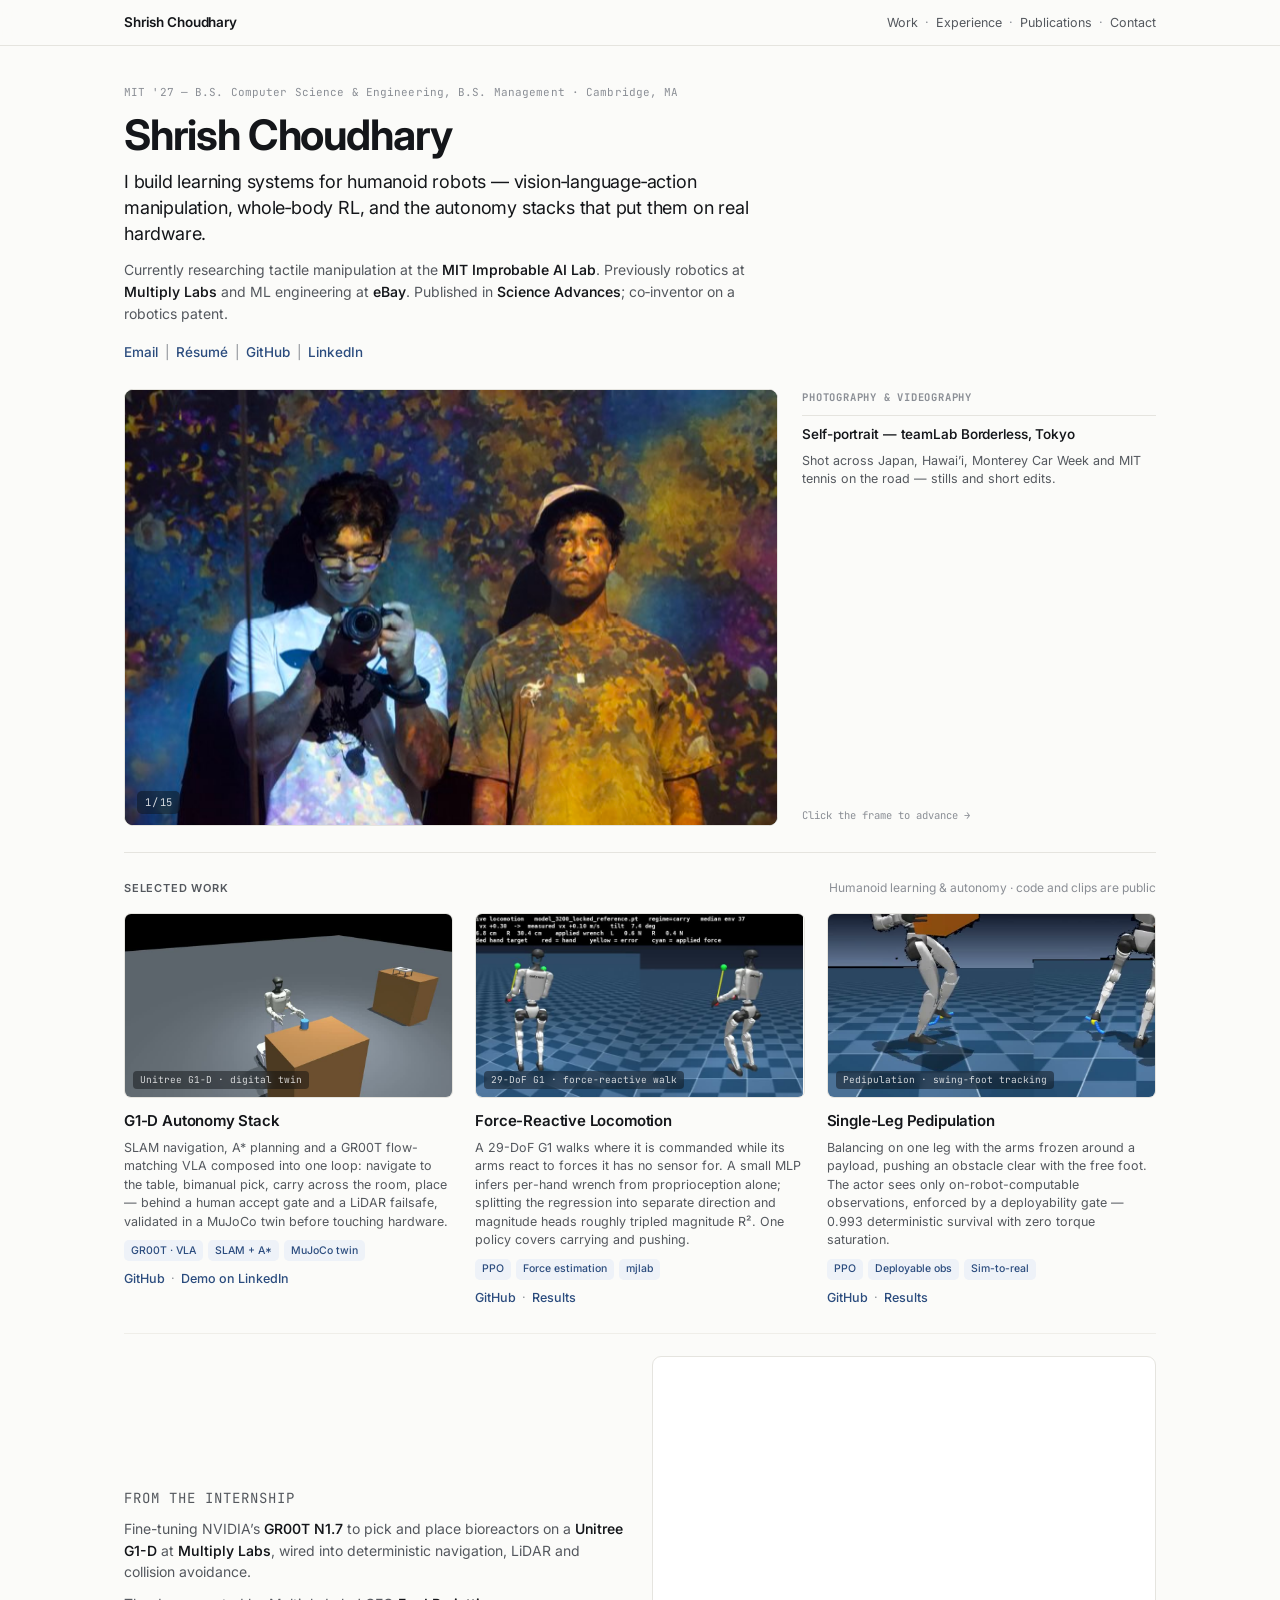
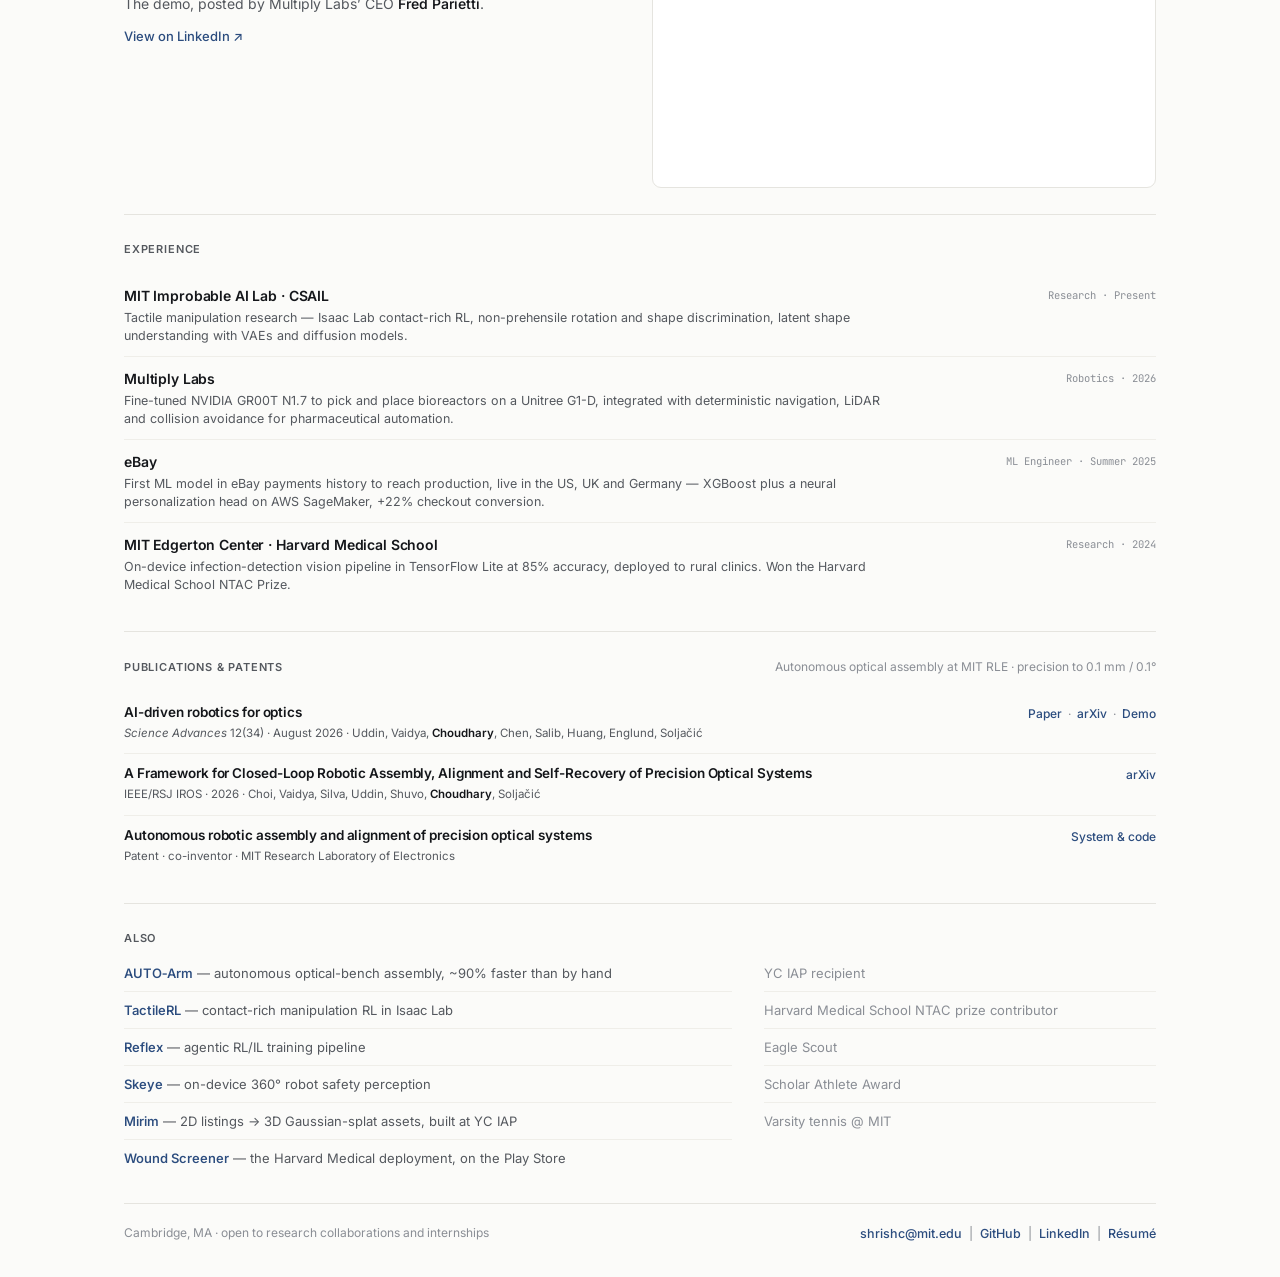
==== docs/index.html @ 938fb98b "Renew site: minimal single-page build in docs/ Adds a minimal, information-dense site aimed at robot" ====
<!DOCTYPE html>
<html lang="en">
<head>
<meta charset="UTF-8">
<meta name="viewport" content="width=device-width, initial-scale=1.0">
<title>Shrish Choudhary — Robotics &amp; AI Researcher, MIT</title>
<meta name="description" content="Shrish Choudhary is an MIT robotics and AI researcher building learning systems for humanoid robots — vision-language-action manipulation, whole-body reinforcement learning, and the autonomy stacks that run them on real hardware. Published in Science Advances; patent co-inventor.">
<meta name="author" content="Shrish Choudhary">
<link rel="canonical" href="https://shrishc.com/">
<meta name="robots" content="index, follow, max-image-preview:large">

<meta property="og:type" content="profile">
<meta property="og:url" content="https://shrishc.com/">
<meta property="og:site_name" content="Shrish Choudhary">
<meta property="og:title" content="Shrish Choudhary — Robotics &amp; AI Researcher, MIT">
<meta property="og:description" content="Learning systems for humanoid robots: VLA manipulation, whole-body RL, and the autonomy stacks that run them on real hardware. MIT '27. Science Advances author, patent co-inventor.">
<meta property="og:image" content="https://shrishc.com/media/og.jpg">
<meta property="og:image:width" content="1200">
<meta property="og:image:height" content="630">
<meta property="profile:first_name" content="Shrish">
<meta property="profile:last_name" content="Choudhary">

<meta name="twitter:card" content="summary_large_image">
<meta name="twitter:title" content="Shrish Choudhary — Robotics &amp; AI Researcher, MIT">
<meta name="twitter:description" content="Learning systems for humanoid robots: VLA manipulation, whole-body RL, and the autonomy stacks that run them on real hardware.">
<meta name="twitter:image" content="https://shrishc.com/media/og.jpg">

<link rel="preconnect" href="https://fonts.googleapis.com">
<link rel="preconnect" href="https://fonts.gstatic.com" crossorigin>
<link href="https://fonts.googleapis.com/css2?family=Inter:wght@400;500;600;700&family=JetBrains+Mono:wght@400;500&display=swap" rel="stylesheet">
<link rel="stylesheet" href="style.css">
<link rel="icon" href="favicon.svg" type="image/svg+xml">

<script type="application/ld+json">
{
  "@context": "https://schema.org",
  "@type": "Person",
  "name": "Shrish Choudhary",
  "alternateName": ["Shrish Chou", "ShrishChou"],
  "url": "https://shrishc.com/",
  "image": "https://shrishc.com/media/og.jpg",
  "email": "mailto:shrishc@mit.edu",
  "jobTitle": "Robotics and AI Researcher",
  "description": "MIT researcher building learning systems for humanoid robots: vision-language-action manipulation, whole-body reinforcement learning, and real-hardware autonomy stacks.",
  "homeLocation": { "@type": "Place", "name": "Cambridge, Massachusetts" },
  "alumniOf": {
    "@type": "CollegeOrUniversity",
    "name": "Massachusetts Institute of Technology",
    "sameAs": "https://www.mit.edu/"
  },
  "affiliation": {
    "@type": "ResearchOrganization",
    "name": "MIT Improbable AI Lab, CSAIL",
    "sameAs": "https://people.csail.mit.edu/pulkitag/"
  },
  "knowsAbout": [
    "Robotics", "Reinforcement Learning", "Vision-Language-Action models",
    "Humanoid locomotion", "Robot manipulation", "Machine Learning",
    "Computer Vision", "Sim-to-real transfer", "Tactile sensing"
  ],
  "sameAs": [
    "https://github.com/ShrishChou",
    "https://www.linkedin.com/in/shrish-choudhary",
    "https://arxiv.org/a/choudhary_s_1"
  ]
}
</script>
</head>
<body>

<a class="skip" href="#work">Skip to work</a>

<nav>
  <div class="nav-inner">
    <a class="nav-name" href="#top">Shrish Choudhary</a>
    <div class="nav-links">
      <a href="#work">Work</a><span class="sep">·</span><a href="#experience">Experience</a><span class="sep">·</span><a href="#publications">Publications</a><span class="sep">·</span><a href="#contact">Contact</a>
    </div>
  </div>
</nav>

<main class="wrap" id="top">

  <!-- ============ HERO ============ -->
  <header class="hero">
    <p class="kicker">MIT '27 — B.S. Computer Science &amp; Engineering, B.S. Management · Cambridge, MA</p>
    <h1>Shrish Choudhary</h1>
    <p class="lede">I build learning systems for humanoid robots — vision&#8209;language&#8209;action manipulation, whole&#8209;body RL, and the autonomy stacks that put them on real hardware.</p>
    <p class="sub">Currently researching tactile manipulation at the <strong>MIT Improbable AI Lab</strong>. Previously robotics at <strong>Multiply Labs</strong> and ML engineering at <strong>eBay</strong>. Published in <strong>Science Advances</strong>; co&#8209;inventor on a robotics patent.</p>
    <p class="links">
      <a href="mailto:shrishc@mit.edu">Email</a><span class="sep">|</span><a href="resume.pdf">Résumé</a><span class="sep">|</span><a href="https://github.com/ShrishChou" rel="noopener">GitHub</a><span class="sep">|</span><a href="https://www.linkedin.com/in/shrish-choudhary" rel="noopener">LinkedIn</a>
    </p>
  </header>

  <!-- ============ GALLERY ============ -->
  <section class="gallery-section" aria-labelledby="gal-h">
    <figure class="gal" id="gal">
      <div class="gal-stage" id="gal-stage" tabindex="0" role="group" aria-label="Photo and video gallery — click or use arrow keys">

        <figure class="slide is-active" data-caption="Self-portrait — teamLab Borderless, Tokyo">
          <img src="media/photos/DSC01286.jpg" srcset="media/photos/DSC01286-700.jpg 700w, media/photos/DSC01286.jpg 1400w" sizes="(max-width: 900px) 100vw, 640px" alt="Shrish Choudhary holding a camera, lit by a projected floral installation at teamLab Borderless in Tokyo" width="1400" height="933" fetchpriority="high">
        </figure>

        <figure class="slide" data-caption="Japan — a short edit">
          <video data-src="media/video/japan.mp4" poster="media/video/japan.jpg" muted loop playsinline preload="none" width="1280" height="720"></video>
        </figure>

        <figure class="slide" data-caption="Crystal World — teamLab Borderless, Tokyo">
          <img loading="lazy" src="media/photos/DSC01310.jpg" srcset="media/photos/DSC01310-700.jpg 700w, media/photos/DSC01310.jpg 1400w" sizes="(max-width: 900px) 100vw, 640px" alt="Suspended mirrored spheres filled with light at teamLab Borderless, a photographer reflected in the nearest one" width="1400" height="933">
        </figure>

        <figure class="slide" data-caption="Above the cloud line — Maui, Hawai'i">
          <img loading="lazy" src="media/photos/DSC00653.jpg" srcset="media/photos/DSC00653-700.jpg 700w, media/photos/DSC00653.jpg 1400w" sizes="(max-width: 900px) 100vw, 640px" alt="A band of orange light over a sea of clouds seen from high on a volcano in Maui" width="1400" height="933">
        </figure>

        <figure class="slide" data-caption="Monterey Car Week — a short edit">
          <video data-src="media/video/carweek.mp4" poster="media/video/carweek.jpg" muted loop playsinline preload="none" width="1280" height="718"></video>
        </figure>

        <figure class="slide" data-caption="Koenigsegg Jesko — Monterey Car Week">
          <img loading="lazy" src="media/photos/DSC00948.jpg" srcset="media/photos/DSC00948-700.jpg 700w, media/photos/DSC00948.jpg 1400w" sizes="(max-width: 900px) 100vw, 640px" alt="Close detail of the carbon-fibre rear diffuser and taillight of a white Koenigsegg Jesko" width="1400" height="933">
        </figure>

        <figure class="slide" data-caption="Self-portrait in a traffic mirror — Kyoto">
          <img loading="lazy" src="media/photos/DSC01390.jpg" srcset="media/photos/DSC01390-700.jpg 700w, media/photos/DSC01390.jpg 1400w" sizes="(max-width: 900px) 100vw, 640px" alt="Shrish Choudhary photographed in the reflection of a round orange convex traffic mirror on a Kyoto street" width="1400" height="933">
        </figure>

        <figure class="slide" data-caption="The National Art Center — Tokyo">
          <img loading="lazy" src="media/photos/DSC01256.jpg" srcset="media/photos/DSC01256-700.jpg 700w, media/photos/DSC01256.jpg 1400w" sizes="(max-width: 900px) 100vw, 640px" alt="The undulating glass facade and cone-shaped mezzanine inside the National Art Center in Tokyo" width="1400" height="933">
        </figure>

        <figure class="slide" data-caption="MIT tennis on the road — a short edit">
          <video data-src="media/video/tennis.mp4" poster="media/video/tennis.jpg" muted loop playsinline preload="none" width="1280" height="720"></video>
        </figure>

        <figure class="slide" data-caption="Lava coast — Maui, Hawai'i">
          <img loading="lazy" src="media/photos/DSC00580.jpg" srcset="media/photos/DSC00580-700.jpg 700w, media/photos/DSC00580.jpg 1400w" sizes="(max-width: 900px) 100vw, 640px" alt="A wave breaking over black lava rock in front of palms and Norfolk pines on the Maui coast" width="1400" height="933">
        </figure>

        <figure class="slide" data-caption="Bugatti Chiron Pur Sport — Carmel-by-the-Sea">
          <img loading="lazy" src="media/photos/DSC01075.jpg" srcset="media/photos/DSC01075-700.jpg 700w, media/photos/DSC01075.jpg 1400w" sizes="(max-width: 900px) 100vw, 640px" alt="A bright green Bugatti Chiron Pur Sport parked on a street in Carmel-by-the-Sea" width="1400" height="933">
        </figure>

        <figure class="slide" data-caption="McLaren P1 &amp; Ferrari 296 — Carmel-by-the-Sea">
          <img loading="lazy" src="media/photos/DSC01114.jpg" srcset="media/photos/DSC01114-700.jpg 700w, media/photos/DSC01114.jpg 1400w" sizes="(max-width: 900px) 100vw, 640px" alt="A colour-shifting McLaren P1 parked beside a light blue Ferrari 296 on a tree-lined street" width="1400" height="933">
        </figure>

        <figure class="slide" data-caption="Riverbank, Japan">
          <img loading="lazy" src="media/photos/DSC01345.jpg" srcset="media/photos/DSC01345-700.jpg 700w, media/photos/DSC01345.jpg 1400w" sizes="(max-width: 900px) 100vw, 640px" alt="A nutria peering out from dense green riverside grass beside still water" width="1400" height="933">
        </figure>

        <figure class="slide" data-caption="Lamborghini Temerario — Carmel-by-the-Sea">
          <img loading="lazy" src="media/photos/DSC01071.jpg" srcset="media/photos/DSC01071-700.jpg 700w, media/photos/DSC01071.jpg 1400w" sizes="(max-width: 900px) 100vw, 640px" alt="A red Lamborghini Temerario on gold wheels rolling down a street past onlookers" width="1400" height="933">
        </figure>

        <figure class="slide" data-caption="Lamborghini Revuelto — Monterey">
          <img loading="lazy" src="media/photos/DSC00688.jpg" srcset="media/photos/DSC00688-700.jpg 700w, media/photos/DSC00688.jpg 1400w" sizes="(max-width: 900px) 100vw, 640px" alt="A green Lamborghini Revuelto seen from behind on a hillside street above Monterey Bay" width="1400" height="933">
        </figure>

        <button class="gal-nav prev" id="gal-prev" aria-label="Previous">&#8249;</button>
        <button class="gal-nav next" id="gal-next" aria-label="Next">&#8250;</button>
        <button class="gal-sound" id="gal-sound" aria-label="Unmute video" hidden>&#128263;</button>
        <span class="gal-count"><span id="gal-i">1</span>&#8202;/&#8202;15</span>
      </div>

      <figcaption class="gal-rail">
        <h2 class="gal-label" id="gal-h">Photography &amp; videography</h2>
        <p class="gal-cap-text" id="gal-cap">Self-portrait — teamLab Borderless, Tokyo</p>
        <p class="gal-blurb">Shot across Japan, Hawai&rsquo;i, Monterey Car Week and MIT tennis on the road &mdash; stills and short edits.</p>
        <p class="gal-hint">Click the frame to advance &#8594;</p>
      </figcaption>
    </figure>
  </section>

  <!-- ============ WORK ============ -->
  <section class="section" id="work">
    <div class="section-head">
      <h2>Selected work</h2>
      <span class="note">Humanoid learning &amp; autonomy · code and clips are public</span>
    </div>

    <div class="work-grid">

      <article class="card">
        <a class="frame" href="https://github.com/ShrishChou/G1-D-Bimanual-Manipulation-and-Locomotion" rel="noopener" aria-label="G1-D autonomy stack on GitHub">
          <video data-src="media/work/g1d.mp4" poster="media/work/g1d.jpg" muted loop playsinline preload="none"></video>
          <span class="cap">Unitree G1-D · digital twin</span>
        </a>
        <h3>G1-D Autonomy Stack</h3>
        <p>SLAM navigation, A* planning and a GR00T flow-matching VLA composed into one loop: navigate to the table, bimanual pick, carry across the room, place — behind a human accept gate and a LiDAR failsafe, validated in a MuJoCo twin before touching hardware.</p>
        <div class="tags"><span>GR00T · VLA</span><span>SLAM + A*</span><span>MuJoCo twin</span></div>
        <p class="card-links"><a href="https://github.com/ShrishChou/G1-D-Bimanual-Manipulation-and-Locomotion" rel="noopener">GitHub</a><span class="sep">·</span><a href="https://www.linkedin.com/feed/update/urn:li:ugcPost:7500634136504782848/" rel="noopener">Demo on LinkedIn</a></p>
      </article>

      <article class="card">
        <a class="frame" href="https://github.com/ShrishChou/G1-Force-Movement" rel="noopener" aria-label="Force-reactive locomotion on GitHub">
          <video data-src="media/work/force.mp4" poster="media/work/force.jpg" muted loop playsinline preload="none"></video>
          <span class="cap">29-DoF G1 · force-reactive walk</span>
        </a>
        <h3>Force-Reactive Locomotion</h3>
        <p>A 29-DoF G1 walks where it is commanded while its arms react to forces it has no sensor for. A small MLP infers per-hand wrench from proprioception alone; splitting the regression into separate direction and magnitude heads roughly tripled magnitude R². One policy covers carrying and pushing.</p>
        <div class="tags"><span>PPO</span><span>Force estimation</span><span>mjlab</span></div>
        <p class="card-links"><a href="https://github.com/ShrishChou/G1-Force-Movement" rel="noopener">GitHub</a><span class="sep">·</span><a href="https://github.com/ShrishChou/G1-Force-Movement/blob/main/docs/RESULTS.md" rel="noopener">Results</a></p>
      </article>

      <article class="card">
        <a class="frame" href="https://github.com/ShrishChou/G1-Balance-Push" rel="noopener" aria-label="Single-leg pedipulation on GitHub">
          <video data-src="media/work/balance.mp4" poster="media/work/balance.jpg" muted loop playsinline preload="none"></video>
          <span class="cap">Pedipulation · swing-foot tracking</span>
        </a>
        <h3>Single-Leg Pedipulation</h3>
        <p>Balancing on one leg with the arms frozen around a payload, pushing an obstacle clear with the free foot. The actor sees only on-robot-computable observations, enforced by a deployability gate — 0.993 deterministic survival with zero torque saturation.</p>
        <div class="tags"><span>PPO</span><span>Deployable obs</span><span>Sim-to-real</span></div>
        <p class="card-links"><a href="https://github.com/ShrishChou/G1-Balance-Push" rel="noopener">GitHub</a><span class="sep">·</span><a href="https://github.com/ShrishChou/G1-Balance-Push/blob/main/docs/RESULTS.md" rel="noopener">Results</a></p>
      </article>

    </div>

    <div class="feature">
      <div class="feature-text">
        <p class="feature-eyebrow">From the internship</p>
        <p>Fine-tuning NVIDIA&rsquo;s <strong>GR00T N1.7</strong> to pick and place bioreactors on a <strong>Unitree G1-D</strong> at <strong>Multiply Labs</strong>, wired into deterministic navigation, LiDAR and collision avoidance.</p>
        <p>The demo, posted by Multiply Labs&rsquo; CEO <strong>Fred Parietti</strong>.</p>
        <p class="feature-link"><a href="https://www.linkedin.com/feed/update/urn:li:ugcPost:7500585197990662145/" rel="noopener">View on LinkedIn &#8599;</a></p>
      </div>
      <div class="feature-embed">
        <iframe src="https://www.linkedin.com/embed/feed/update/urn:li:ugcPost:7500585197990662145?collapsed=1" height="430" width="504" allowfullscreen loading="lazy" title="Embedded post"></iframe>
      </div>
    </div>
  </section>

  <!-- ============ EXPERIENCE ============ -->
  <section class="section" id="experience">
    <div class="section-head"><h2>Experience</h2></div>
    <ul class="rows">
      <li>
        <div class="row-main">
          <span class="row-title">MIT Improbable AI Lab · CSAIL</span>
          <span class="row-desc">Tactile manipulation research — Isaac Lab contact-rich RL, non-prehensile rotation and shape discrimination, latent shape understanding with VAEs and diffusion models.</span>
        </div>
        <span class="row-meta">Research · Present</span>
      </li>
      <li>
        <div class="row-main">
          <span class="row-title">Multiply Labs</span>
          <span class="row-desc">Fine-tuned NVIDIA GR00T N1.7 to pick and place bioreactors on a Unitree G1-D, integrated with deterministic navigation, LiDAR and collision avoidance for pharmaceutical automation.</span>
        </div>
        <span class="row-meta">Robotics · 2026</span>
      </li>
      <li>
        <div class="row-main">
          <span class="row-title">eBay</span>
          <span class="row-desc">First ML model in eBay payments history to reach production, live in the US, UK and Germany — XGBoost plus a neural personalization head on AWS SageMaker, +22% checkout conversion.</span>
        </div>
        <span class="row-meta">ML Engineer · Summer 2025</span>
      </li>
      <li>
        <div class="row-main">
          <span class="row-title">MIT Edgerton Center · Harvard Medical School</span>
          <span class="row-desc">On-device infection-detection vision pipeline in TensorFlow Lite at 85% accuracy, deployed to rural clinics. Won the Harvard Medical School NTAC Prize.</span>
        </div>
        <span class="row-meta">Research · 2024</span>
      </li>
    </ul>
  </section>

  <!-- ============ PUBLICATIONS ============ -->
  <section class="section" id="publications">
    <div class="section-head">
      <h2>Publications &amp; patents</h2>
      <span class="note">Autonomous optical assembly at MIT RLE · precision to 0.1&nbsp;mm / 0.1°</span>
    </div>
    <ul class="pubs">
      <li>
        <div>
          <p class="pub-title">AI-driven robotics for optics</p>
          <p class="pub-meta"><em>Science Advances</em> 12(34) · August 2026 · Uddin, Vaidya, <strong>Choudhary</strong>, Chen, Salib, Huang, Englund, Soljačić</p>
        </div>
        <p class="pub-links"><a href="https://www.science.org/doi/10.1126/sciadv.aee1381" rel="noopener">Paper</a><span class="sep">·</span><a href="https://arxiv.org/abs/2505.17985" rel="noopener">arXiv</a><span class="sep">·</span><a href="https://www.youtube.com/watch?v=VnHJXOeZWzM" rel="noopener">Demo</a></p>
      </li>
      <li>
        <div>
          <p class="pub-title">A Framework for Closed-Loop Robotic Assembly, Alignment and Self-Recovery of Precision Optical Systems</p>
          <p class="pub-meta">IEEE/RSJ IROS · 2026 · Choi, Vaidya, Silva, Uddin, Shuvo, <strong>Choudhary</strong>, Soljačić</p>
        </div>
        <p class="pub-links"><a href="https://arxiv.org/abs/2603.21496" rel="noopener">arXiv</a></p>
      </li>
      <li>
        <div>
          <p class="pub-title">Autonomous robotic assembly and alignment of precision optical systems</p>
          <p class="pub-meta">Patent · co-inventor · MIT Research Laboratory of Electronics</p>
        </div>
        <p class="pub-links"><a href="https://github.com/ShrishChou/AUTO-Arm" rel="noopener">System &amp; code</a></p>
      </li>
    </ul>
  </section>

  <!-- ============ ALSO ============ -->
  <section class="section" id="also">
    <div class="section-head"><h2>Also</h2></div>
    <div class="also-grid">
      <ul class="also-list">
        <li><a href="https://github.com/ShrishChou/AUTO-Arm" rel="noopener">AUTO&#8209;Arm</a> — autonomous optical-bench assembly, ~90% faster than by hand</li>
        <li><a href="https://github.com/ShrishChou/TactileRL" rel="noopener">TactileRL</a> — contact-rich manipulation RL in Isaac Lab</li>
        <li><a href="https://youtu.be/aPbnkaO_SuE" rel="noopener">Reflex</a> — agentic RL/IL training pipeline</li>
        <li><a href="https://shrishchou.github.io/Skeye/" rel="noopener">Skeye</a> — on-device 360° robot safety perception</li>
        <li><a href="https://www.mirim.shop/" rel="noopener">Mirim</a> — 2D listings → 3D Gaussian-splat assets, built at YC IAP</li>
        <li><a href="https://play.google.com/store/apps/details?id=com.mobiletechnologylab.wound_screener" rel="noopener">Wound Screener</a> — the Harvard Medical deployment, on the Play Store</li>
      </ul>
      <ul class="also-list quiet">
        <li>YC IAP recipient</li>
        <li>Harvard Medical School NTAC prize contributor</li>
        <li>Eagle Scout</li>
        <li>Scholar Athlete Award</li>
        <li>Varsity tennis @ MIT</li>
      </ul>
    </div>
  </section>

  <!-- ============ FOOTER ============ -->
  <footer id="contact">
    <p class="foot-left">Cambridge, MA · open to research collaborations and internships</p>
    <p class="foot-links">
      <a href="mailto:shrishc@mit.edu">shrishc@mit.edu</a><span class="sep">|</span><a href="https://github.com/ShrishChou" rel="noopener">GitHub</a><span class="sep">|</span><a href="https://www.linkedin.com/in/shrish-choudhary" rel="noopener">LinkedIn</a><span class="sep">|</span><a href="resume.pdf">Résumé</a>
    </p>
  </footer>

</main>
<script src="main.js"></script>
</body>
</html>
---- docs/style.css ----
/* ---------------------------------------------------------------
   shrishc.com — minimal single page
   --------------------------------------------------------------- */

:root{
  --bg:#FBFBF9;
  --panel:#FFFFFF;
  --plate:#101215;
  --ink:#14161A;
  --ink-2:#54585E;
  --ink-3:#8A8E95;
  --line:#E5E4DF;
  --line-2:#EFEEE9;
  --accent:#2B4C7E;
  --accent-bg:#EEF2F8;
  --radius:9px;
  --maxw:1080px;
}

@media (prefers-color-scheme: dark){
  :root{
    --bg:#0D0E10;
    --panel:#151719;
    --plate:#08090A;
    --ink:#ECEDEF;
    --ink-2:#9DA1A8;
    --ink-3:#6C7076;
    --line:#25272B;
    --line-2:#1D1F22;
    --accent:#88AEE8;
    --accent-bg:#151E2C;
  }
}

*,*::before,*::after{box-sizing:border-box;}
html{-webkit-text-size-adjust:100%;scroll-behavior:smooth;}
@media (prefers-reduced-motion: reduce){
  html{scroll-behavior:auto;}
  *{animation-duration:.01ms !important;transition-duration:.01ms !important;}
}

body{
  margin:0;
  background:var(--bg);
  color:var(--ink);
  font-family:'Inter',-apple-system,BlinkMacSystemFont,'Segoe UI',sans-serif;
  font-size:14.5px;
  line-height:1.55;
  -webkit-font-smoothing:antialiased;
  -moz-osx-font-smoothing:grayscale;
}

a{color:inherit;}
img,video{display:block;max-width:100%;}
h1,h2,h3,p,ul{margin:0;}
ul{list-style:none;padding:0;}

.wrap{max-width:var(--maxw);margin:0 auto;padding:0 24px;}

.skip{
  position:absolute;left:-9999px;top:0;background:var(--ink);color:var(--bg);
  padding:10px 16px;z-index:99;border-radius:0 0 var(--radius) 0;
}
.skip:focus{left:0;}

:focus-visible{outline:2px solid var(--accent);outline-offset:2px;border-radius:3px;}

/* ---------- NAV ---------- */
nav{
  position:sticky;top:0;z-index:20;
  background:color-mix(in srgb, var(--bg) 88%, transparent);
  backdrop-filter:saturate(180%) blur(10px);
  -webkit-backdrop-filter:saturate(180%) blur(10px);
  border-bottom:1px solid var(--line);
}
.nav-inner{
  max-width:var(--maxw);margin:0 auto;padding:12px 24px;
  display:flex;justify-content:space-between;align-items:center;gap:12px;flex-wrap:wrap;
}
.nav-name{font-weight:600;font-size:13.5px;letter-spacing:-0.01em;text-decoration:none;}
.nav-links{font-size:12.5px;color:var(--ink-2);}
.nav-links a{text-decoration:none;}
.nav-links a:hover{color:var(--accent);}
.sep{color:var(--ink-3);margin:0 7px;font-weight:400;}

/* ---------- HERO ---------- */
.hero{padding:38px 0 26px;}
.kicker{
  font-family:'JetBrains Mono',ui-monospace,monospace;
  font-size:11px;color:var(--ink-3);letter-spacing:0.01em;margin-bottom:12px;
}
h1{
  font-size:clamp(30px,5.2vw,42px);font-weight:680;
  letter-spacing:-0.028em;line-height:1.05;margin-bottom:12px;
}
.lede{
  font-size:clamp(15.5px,1.9vw,18px);line-height:1.45;
  max-width:660px;letter-spacing:-0.011em;margin-bottom:12px;
}
.sub{font-size:14px;color:var(--ink-2);max-width:660px;margin-bottom:18px;}
.sub strong{color:var(--ink);font-weight:550;}
.links{font-size:13.5px;font-weight:500;}
.links a{color:var(--accent);text-decoration:none;}
.links a:hover{text-decoration:underline;text-underline-offset:3px;}

/* ---------- GALLERY ---------- */
.gallery-section{padding-bottom:26px;}
.gal{
  margin:0;display:grid;gap:24px;
  grid-template-columns:minmax(0,1.85fr) minmax(190px,1fr);
  align-items:stretch;
}
.gal-stage{
  position:relative;width:100%;aspect-ratio:3/2;
  background:var(--plate);border:1px solid var(--line);border-radius:var(--radius);
  overflow:hidden;cursor:pointer;
}
/* display:none (not visibility) so native lazy-loading really defers offscreen
   slides. The resting state is visible, so a slide still shows if the fade-in
   animation never runs. */
.slide{position:absolute;inset:0;margin:0;display:none;}
.slide.is-active{display:block;animation:slide-in .3s ease both;}
@keyframes slide-in{from{opacity:0}to{opacity:1}}
.slide img,.slide video{width:100%;height:100%;}
.slide img{object-fit:cover;}          /* 3:2 stills fill the 3:2 frame exactly */
.slide video{object-fit:contain;}      /* 16:9 edits keep their full frame */

.gal-nav{
  position:absolute;top:50%;transform:translateY(-50%);
  width:34px;height:34px;border-radius:50%;
  border:1px solid rgba(255,255,255,.22);background:rgba(10,12,14,.42);
  color:#fff;font-size:19px;line-height:1;cursor:pointer;
  display:flex;align-items:center;justify-content:center;
  opacity:0;transition:opacity .2s ease,background .2s ease;
  backdrop-filter:blur(4px);padding:0 0 2px;
}
.gal-stage:hover .gal-nav,.gal-stage:focus-within .gal-nav{opacity:1;}
.gal-nav:hover{background:rgba(10,12,14,.72);}
.gal-nav.prev{left:12px;}
.gal-nav.next{right:12px;}

.gal-sound{
  position:absolute;top:12px;right:12px;
  border:1px solid rgba(255,255,255,.22);background:rgba(10,12,14,.42);
  color:#fff;border-radius:50%;width:30px;height:30px;font-size:12px;
  cursor:pointer;display:flex;align-items:center;justify-content:center;
  backdrop-filter:blur(4px);
}
.gal-sound[hidden]{display:none;}

.gal-count{
  position:absolute;left:12px;bottom:11px;
  font-family:'JetBrains Mono',ui-monospace,monospace;font-size:10.5px;
  color:rgba(255,255,255,.82);background:rgba(10,12,14,.42);
  padding:3px 8px;border-radius:5px;backdrop-filter:blur(4px);
  letter-spacing:.02em;pointer-events:none;
}

/* caption rail beside the frame */
.gal-rail{
  display:flex;flex-direction:column;justify-content:flex-end;
  gap:9px;padding-bottom:2px;min-width:0;
}
.gal-label{
  font-family:'JetBrains Mono',ui-monospace,monospace;
  font-size:10.5px;text-transform:uppercase;letter-spacing:.075em;
  color:var(--ink-3);padding-bottom:9px;border-bottom:1px solid var(--line);
}
.gal-cap-text{font-size:13.5px;font-weight:550;letter-spacing:-0.008em;line-height:1.35;}
.gal-blurb{font-size:12.5px;color:var(--ink-2);line-height:1.45;}
.gal-hint{
  font-family:'JetBrains Mono',ui-monospace,monospace;
  font-size:10.5px;color:var(--ink-3);margin-top:auto;padding-top:10px;
}

/* ---------- SECTIONS ---------- */
.section{padding:26px 0;border-top:1px solid var(--line);}
.section-head{
  display:flex;justify-content:space-between;align-items:baseline;
  gap:14px;flex-wrap:wrap;margin-bottom:16px;
}
.section-head h2{
  font-size:11px;text-transform:uppercase;letter-spacing:0.075em;
  font-weight:600;color:var(--ink-2);
}
.note{font-size:12px;color:var(--ink-3);}

/* ---------- WORK CARDS ---------- */
.work-grid{display:grid;grid-template-columns:repeat(3,1fr);gap:22px;}
.card h3{font-size:15px;font-weight:600;letter-spacing:-0.012em;margin-bottom:6px;}
.card p{font-size:12.5px;color:var(--ink-2);line-height:1.48;margin-bottom:9px;}
.frame{
  display:block;position:relative;width:100%;aspect-ratio:16/9;
  border-radius:7px;overflow:hidden;margin-bottom:11px;
  background:var(--plate);border:1px solid var(--line);
}
.frame video{width:100%;height:100%;object-fit:cover;}
.frame .cap{
  position:absolute;left:8px;bottom:8px;
  font-family:'JetBrains Mono',ui-monospace,monospace;font-size:9.5px;
  color:rgba(255,255,255,.8);background:rgba(10,12,14,.45);
  padding:2px 7px;border-radius:4px;backdrop-filter:blur(4px);
}
.tags{display:flex;flex-wrap:wrap;gap:5px;margin-bottom:9px;}
.tags span{
  font-size:10.5px;font-weight:500;color:var(--accent);
  background:var(--accent-bg);padding:2.5px 7px;border-radius:5px;
}
.card-links{font-size:12px;font-weight:500;margin-bottom:0 !important;}
.card-links a{color:var(--accent);text-decoration:none;}
.card-links a:hover{text-decoration:underline;text-underline-offset:2px;}
.card-links .sep{margin:0 6px;}

/* ---------- LINKEDIN FEATURE ---------- */
.feature{
  display:grid;grid-template-columns:minmax(0,1fr) minmax(0,504px);gap:28px;align-items:center;
  margin-top:26px;padding-top:22px;border-top:1px solid var(--line-2);
}
.feature-eyebrow{
  font-family:'JetBrains Mono',ui-monospace,monospace;
  font-size:10.5px;text-transform:uppercase;letter-spacing:.07em;
  color:var(--ink-3);margin-bottom:8px !important;
}
.feature-text p{font-size:14px;color:var(--ink-2);margin-bottom:10px;}
.feature-text strong{color:var(--ink);font-weight:550;}
.feature-link a{color:var(--accent);text-decoration:none;font-weight:500;font-size:13px;}
.feature-link a:hover{text-decoration:underline;text-underline-offset:3px;}
.feature-embed{
  border:1px solid var(--line);border-radius:var(--radius);
  overflow:hidden;background:var(--panel);
  min-width:0;   /* the iframe's intrinsic 504px must not floor the grid track */
}
.feature-embed iframe{display:block;border:0;width:100%;max-width:100%;}

/* ---------- ROWS (experience) ---------- */
.rows li,.pubs li{
  display:flex;justify-content:space-between;align-items:flex-start;
  gap:24px;padding:11px 0;border-bottom:1px solid var(--line-2);
}
.rows li:last-child,.pubs li:last-child{border-bottom:none;}
.row-main{display:block;max-width:760px;}
.row-title{display:block;font-size:14px;font-weight:600;letter-spacing:-0.01em;margin-bottom:2px;}
.row-desc{display:block;font-size:12.5px;color:var(--ink-2);line-height:1.45;}
.row-meta{
  font-family:'JetBrains Mono',ui-monospace,monospace;
  font-size:10.5px;color:var(--ink-3);white-space:nowrap;padding-top:2px;
}

/* ---------- PUBLICATIONS ---------- */
.pub-title{font-size:13.5px;font-weight:600;line-height:1.32;margin-bottom:3px;letter-spacing:-0.008em;}
.pub-meta{font-size:11.5px;color:var(--ink-2);}
.pub-meta strong{color:var(--ink);font-weight:600;}
.pub-links{font-size:12px;font-weight:500;white-space:nowrap;padding-top:1px;}
.pub-links a{color:var(--accent);text-decoration:none;}
.pub-links a:hover{text-decoration:underline;text-underline-offset:2px;}
.pub-links .sep{margin:0 6px;}

/* ---------- ALSO ---------- */
.also-grid{display:grid;grid-template-columns:1.55fr 1fr;gap:32px;align-items:start;}
.also-list li{
  font-size:13px;color:var(--ink-2);
  padding:8px 0;border-top:1px solid var(--line-2);
}
.also-list li:first-child{border-top:none;padding-top:0;}
.also-list a{color:var(--accent);text-decoration:none;font-weight:550;}
.also-list a:hover{text-decoration:underline;text-underline-offset:2px;}
.also-list.quiet li{color:var(--ink-3);}

/* ---------- FOOTER ---------- */
footer{
  border-top:1px solid var(--line);padding:20px 0 34px;
  display:flex;justify-content:space-between;align-items:center;
  gap:12px;flex-wrap:wrap;
}
.foot-left{font-size:12px;color:var(--ink-3);}
.foot-links{font-size:12.5px;font-weight:500;}
.foot-links a{color:var(--accent);text-decoration:none;}
.foot-links a:hover{text-decoration:underline;text-underline-offset:3px;}

/* ---------- RESPONSIVE ---------- */
@media (max-width:900px){
  .work-grid{grid-template-columns:1fr 1fr;}
  .feature{grid-template-columns:1fr;gap:18px;}
  .feature-embed{max-width:min(504px,100%);}
  .also-grid{grid-template-columns:1fr;gap:20px;}
  .gal{grid-template-columns:1fr;gap:14px;}
  .gal-rail{justify-content:flex-start;}
  .gal-hint{margin-top:0;}
}
@media (max-width:620px){
  body{font-size:14px;}
  .wrap{padding:0 18px;}
  .nav-inner{padding:10px 18px;}
  .nav-links{font-size:12px;}
  .hero{padding:26px 0 20px;}
  .work-grid{grid-template-columns:1fr;gap:26px;}
  .gal-stage{aspect-ratio:3/2;}
  .gal-nav{opacity:1;width:32px;height:32px;}
  .gal-hint{display:none;}
  .rows li,.pubs li{flex-direction:column;gap:5px;}
  .row-meta,.pub-links{white-space:normal;}
  footer{flex-direction:column;align-items:flex-start;gap:8px;}
}
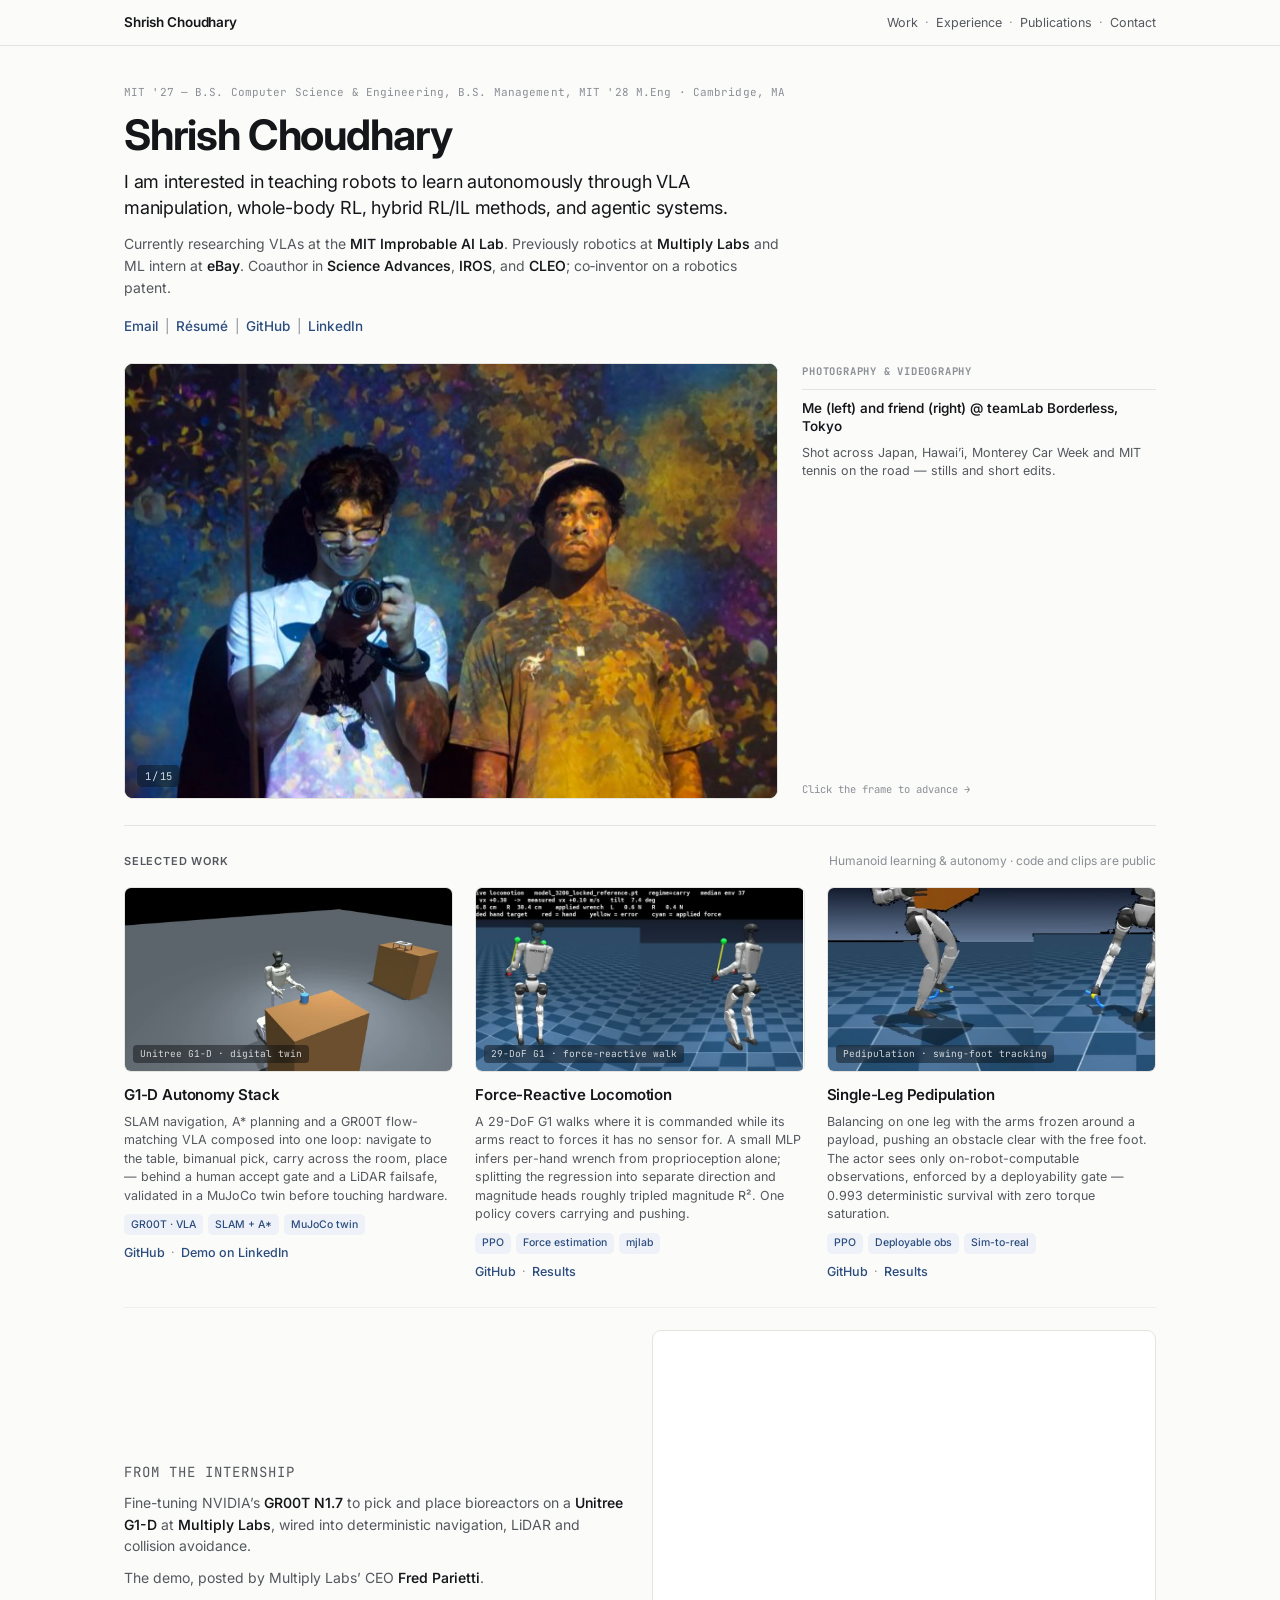
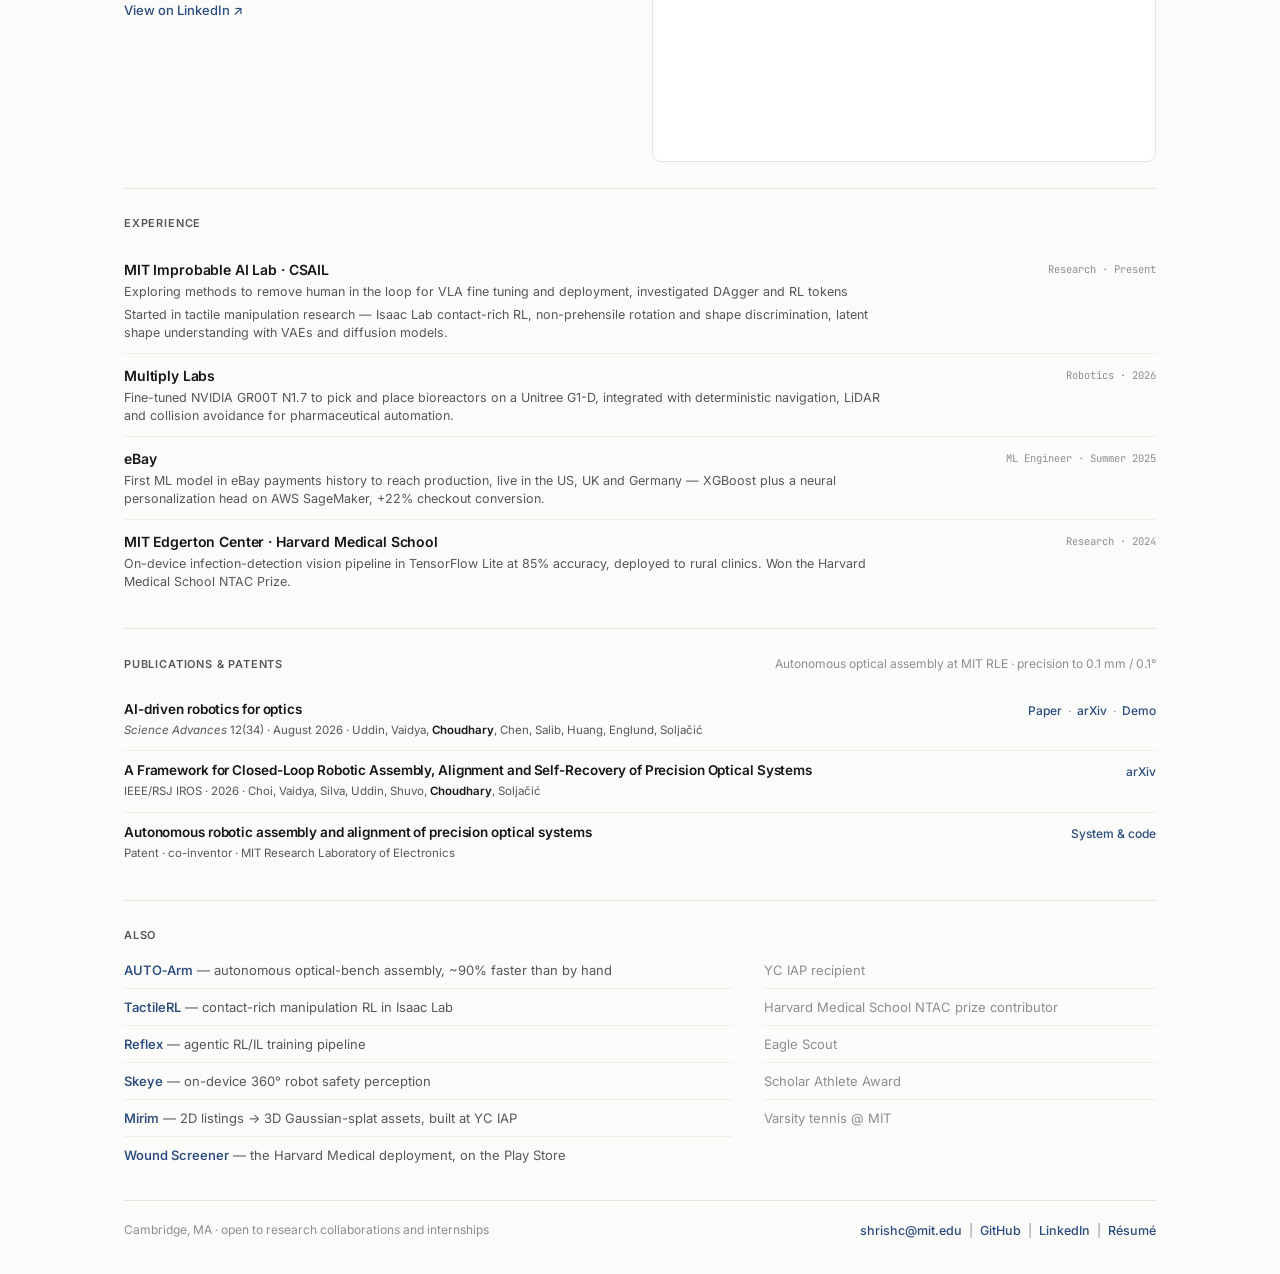
==== commit 984523be: "Update descriptions and captions" ====
--- a/docs/index.html
+++ b/docs/index.html
@@ -50,7 +50,7 @@
   },
   "affiliation": {
     "@type": "ResearchOrganization",
-    "name": "MIT Improbable AI Lab, CSAIL",
+    "name": "MIT Improbable AI Lab, CSAIL, RLE",
     "sameAs": "https://people.csail.mit.edu/pulkitag/"
   },
   "knowsAbout": [
@@ -83,10 +83,10 @@
 
   <!-- ============ HERO ============ -->
   <header class="hero">
-    <p class="kicker">MIT '27 — B.S. Computer Science &amp; Engineering, B.S. Management · Cambridge, MA</p>
+    <p class="kicker">MIT '27 — B.S. Computer Science &amp; Engineering, B.S. Management, MIT '28 M.Eng · Cambridge, MA</p>
     <h1>Shrish Choudhary</h1>
-    <p class="lede">I build learning systems for humanoid robots — vision&#8209;language&#8209;action manipulation, whole&#8209;body RL, and the autonomy stacks that put them on real hardware.</p>
-    <p class="sub">Currently researching tactile manipulation at the <strong>MIT Improbable AI Lab</strong>. Previously robotics at <strong>Multiply Labs</strong> and ML engineering at <strong>eBay</strong>. Published in <strong>Science Advances</strong>; co&#8209;inventor on a robotics patent.</p>
+    <p class="lede">I am interested in teaching robots to learn autonomously through VLA manipulation, whole-body RL, hybrid RL/IL methods, and agentic systems.</p>
+    <p class="sub">Currently researching VLAs at the <strong>MIT Improbable AI Lab</strong>. Previously robotics at <strong>Multiply Labs</strong> and ML intern at <strong>eBay</strong>. Coauthor in <strong>Science Advances</strong>, <strong>IROS</strong>, and <strong>CLEO</strong>; co&#8209;inventor on a robotics patent.</p>
     <p class="links">
       <a href="mailto:shrishc@mit.edu">Email</a><span class="sep">|</span><a href="resume.pdf">Résumé</a><span class="sep">|</span><a href="https://github.com/ShrishChou" rel="noopener">GitHub</a><span class="sep">|</span><a href="https://www.linkedin.com/in/shrish-choudhary" rel="noopener">LinkedIn</a>
     </p>
@@ -97,51 +97,51 @@
     <figure class="gal" id="gal">
       <div class="gal-stage" id="gal-stage" tabindex="0" role="group" aria-label="Photo and video gallery — click or use arrow keys">
 
-        <figure class="slide is-active" data-caption="Self-portrait — teamLab Borderless, Tokyo">
+        <figure class="slide is-active" data-caption="Me (left) and friend (right) @ teamLab Borderless, Tokyo">
           <img src="media/photos/DSC01286.jpg" srcset="media/photos/DSC01286-700.jpg 700w, media/photos/DSC01286.jpg 1400w" sizes="(max-width: 900px) 100vw, 640px" alt="Shrish Choudhary holding a camera, lit by a projected floral installation at teamLab Borderless in Tokyo" width="1400" height="933" fetchpriority="high">
         </figure>
 
-        <figure class="slide" data-caption="Japan — a short edit">
+        <figure class="slide" data-caption="A summer in Japan">
           <video data-src="media/video/japan.mp4" poster="media/video/japan.jpg" muted loop playsinline preload="none" width="1280" height="720"></video>
         </figure>
 
-        <figure class="slide" data-caption="Crystal World — teamLab Borderless, Tokyo">
+        <figure class="slide" data-caption="Crystal World @ teamLab Borderless, Tokyo">
           <img loading="lazy" src="media/photos/DSC01310.jpg" srcset="media/photos/DSC01310-700.jpg 700w, media/photos/DSC01310.jpg 1400w" sizes="(max-width: 900px) 100vw, 640px" alt="Suspended mirrored spheres filled with light at teamLab Borderless, a photographer reflected in the nearest one" width="1400" height="933">
         </figure>
 
-        <figure class="slide" data-caption="Above the cloud line — Maui, Hawai'i">
+        <figure class="slide" data-caption="Above the clouds in Maui, Hawai'i">
           <img loading="lazy" src="media/photos/DSC00653.jpg" srcset="media/photos/DSC00653-700.jpg 700w, media/photos/DSC00653.jpg 1400w" sizes="(max-width: 900px) 100vw, 640px" alt="A band of orange light over a sea of clouds seen from high on a volcano in Maui" width="1400" height="933">
         </figure>
 
-        <figure class="slide" data-caption="Monterey Car Week — a short edit">
+        <figure class="slide" data-caption="Monterey Car Week 2026">
           <video data-src="media/video/carweek.mp4" poster="media/video/carweek.jpg" muted loop playsinline preload="none" width="1280" height="718"></video>
         </figure>
 
-        <figure class="slide" data-caption="Koenigsegg Jesko — Monterey Car Week">
+        <figure class="slide" data-caption="Koenigsegg Jesko @ Monterey Car Week">
           <img loading="lazy" src="media/photos/DSC00948.jpg" srcset="media/photos/DSC00948-700.jpg 700w, media/photos/DSC00948.jpg 1400w" sizes="(max-width: 900px) 100vw, 640px" alt="Close detail of the carbon-fibre rear diffuser and taillight of a white Koenigsegg Jesko" width="1400" height="933">
         </figure>
 
-        <figure class="slide" data-caption="Self-portrait in a traffic mirror — Kyoto">
+        <figure class="slide" data-caption="Kyoto Alley">
           <img loading="lazy" src="media/photos/DSC01390.jpg" srcset="media/photos/DSC01390-700.jpg 700w, media/photos/DSC01390.jpg 1400w" sizes="(max-width: 900px) 100vw, 640px" alt="Shrish Choudhary photographed in the reflection of a round orange convex traffic mirror on a Kyoto street" width="1400" height="933">
         </figure>
 
-        <figure class="slide" data-caption="The National Art Center — Tokyo">
+        <figure class="slide" data-caption="The National Art Center in Tokyo">
           <img loading="lazy" src="media/photos/DSC01256.jpg" srcset="media/photos/DSC01256-700.jpg 700w, media/photos/DSC01256.jpg 1400w" sizes="(max-width: 900px) 100vw, 640px" alt="The undulating glass facade and cone-shaped mezzanine inside the National Art Center in Tokyo" width="1400" height="933">
         </figure>
 
-        <figure class="slide" data-caption="MIT tennis on the road — a short edit">
+        <figure class="slide" data-caption="MIT tennis in SoCal">
           <video data-src="media/video/tennis.mp4" poster="media/video/tennis.jpg" muted loop playsinline preload="none" width="1280" height="720"></video>
         </figure>
 
-        <figure class="slide" data-caption="Lava coast — Maui, Hawai'i">
+        <figure class="slide" data-caption="Road to Hana in Maui, Hawai'i">
           <img loading="lazy" src="media/photos/DSC00580.jpg" srcset="media/photos/DSC00580-700.jpg 700w, media/photos/DSC00580.jpg 1400w" sizes="(max-width: 900px) 100vw, 640px" alt="A wave breaking over black lava rock in front of palms and Norfolk pines on the Maui coast" width="1400" height="933">
         </figure>
 
-        <figure class="slide" data-caption="Bugatti Chiron Pur Sport — Carmel-by-the-Sea">
+        <figure class="slide" data-caption="Bugatti Chiron Pur Sport @ Carmel-by-the-Sea">
           <img loading="lazy" src="media/photos/DSC01075.jpg" srcset="media/photos/DSC01075-700.jpg 700w, media/photos/DSC01075.jpg 1400w" sizes="(max-width: 900px) 100vw, 640px" alt="A bright green Bugatti Chiron Pur Sport parked on a street in Carmel-by-the-Sea" width="1400" height="933">
         </figure>
 
-        <figure class="slide" data-caption="McLaren P1 &amp; Ferrari 296 — Carmel-by-the-Sea">
+        <figure class="slide" data-caption="McLaren P1 &amp; Ferrari 296 @ Carmel-by-the-Sea">
           <img loading="lazy" src="media/photos/DSC01114.jpg" srcset="media/photos/DSC01114-700.jpg 700w, media/photos/DSC01114.jpg 1400w" sizes="(max-width: 900px) 100vw, 640px" alt="A colour-shifting McLaren P1 parked beside a light blue Ferrari 296 on a tree-lined street" width="1400" height="933">
         </figure>
 
@@ -149,11 +149,11 @@
           <img loading="lazy" src="media/photos/DSC01345.jpg" srcset="media/photos/DSC01345-700.jpg 700w, media/photos/DSC01345.jpg 1400w" sizes="(max-width: 900px) 100vw, 640px" alt="A nutria peering out from dense green riverside grass beside still water" width="1400" height="933">
         </figure>
 
-        <figure class="slide" data-caption="Lamborghini Temerario — Carmel-by-the-Sea">
+        <figure class="slide" data-caption="Lamborghini Temerario @ Carmel-by-the-Sea">
           <img loading="lazy" src="media/photos/DSC01071.jpg" srcset="media/photos/DSC01071-700.jpg 700w, media/photos/DSC01071.jpg 1400w" sizes="(max-width: 900px) 100vw, 640px" alt="A red Lamborghini Temerario on gold wheels rolling down a street past onlookers" width="1400" height="933">
         </figure>
 
-        <figure class="slide" data-caption="Lamborghini Revuelto — Monterey">
+        <figure class="slide" data-caption="Lamborghini Revuelto @ Monterey">
           <img loading="lazy" src="media/photos/DSC00688.jpg" srcset="media/photos/DSC00688-700.jpg 700w, media/photos/DSC00688.jpg 1400w" sizes="(max-width: 900px) 100vw, 640px" alt="A green Lamborghini Revuelto seen from behind on a hillside street above Monterey Bay" width="1400" height="933">
         </figure>
 
@@ -236,7 +236,8 @@
       <li>
         <div class="row-main">
           <span class="row-title">MIT Improbable AI Lab · CSAIL</span>
-          <span class="row-desc">Tactile manipulation research — Isaac Lab contact-rich RL, non-prehensile rotation and shape discrimination, latent shape understanding with VAEs and diffusion models.</span>
+          <span class="row-desc">Exploring methods to remove human in the loop for VLA fine tuning and deployment, investigated DAgger and RL tokens</span>
+          <span class="row-desc">Started in tactile manipulation research — Isaac Lab contact-rich RL, non-prehensile rotation and shape discrimination, latent shape understanding with VAEs and diffusion models.</span>
         </div>
         <span class="row-meta">Research · Present</span>
       </li>
--- a/docs/style.css
+++ b/docs/style.css
@@ -241,6 +241,7 @@
 .row-main{display:block;max-width:760px;}
 .row-title{display:block;font-size:14px;font-weight:600;letter-spacing:-0.01em;margin-bottom:2px;}
 .row-desc{display:block;font-size:12.5px;color:var(--ink-2);line-height:1.45;}
+.row-desc + .row-desc{margin-top:5px;}   /* stacked points read as separate lines */
 .row-meta{
   font-family:'JetBrains Mono',ui-monospace,monospace;
   font-size:10.5px;color:var(--ink-3);white-space:nowrap;padding-top:2px;
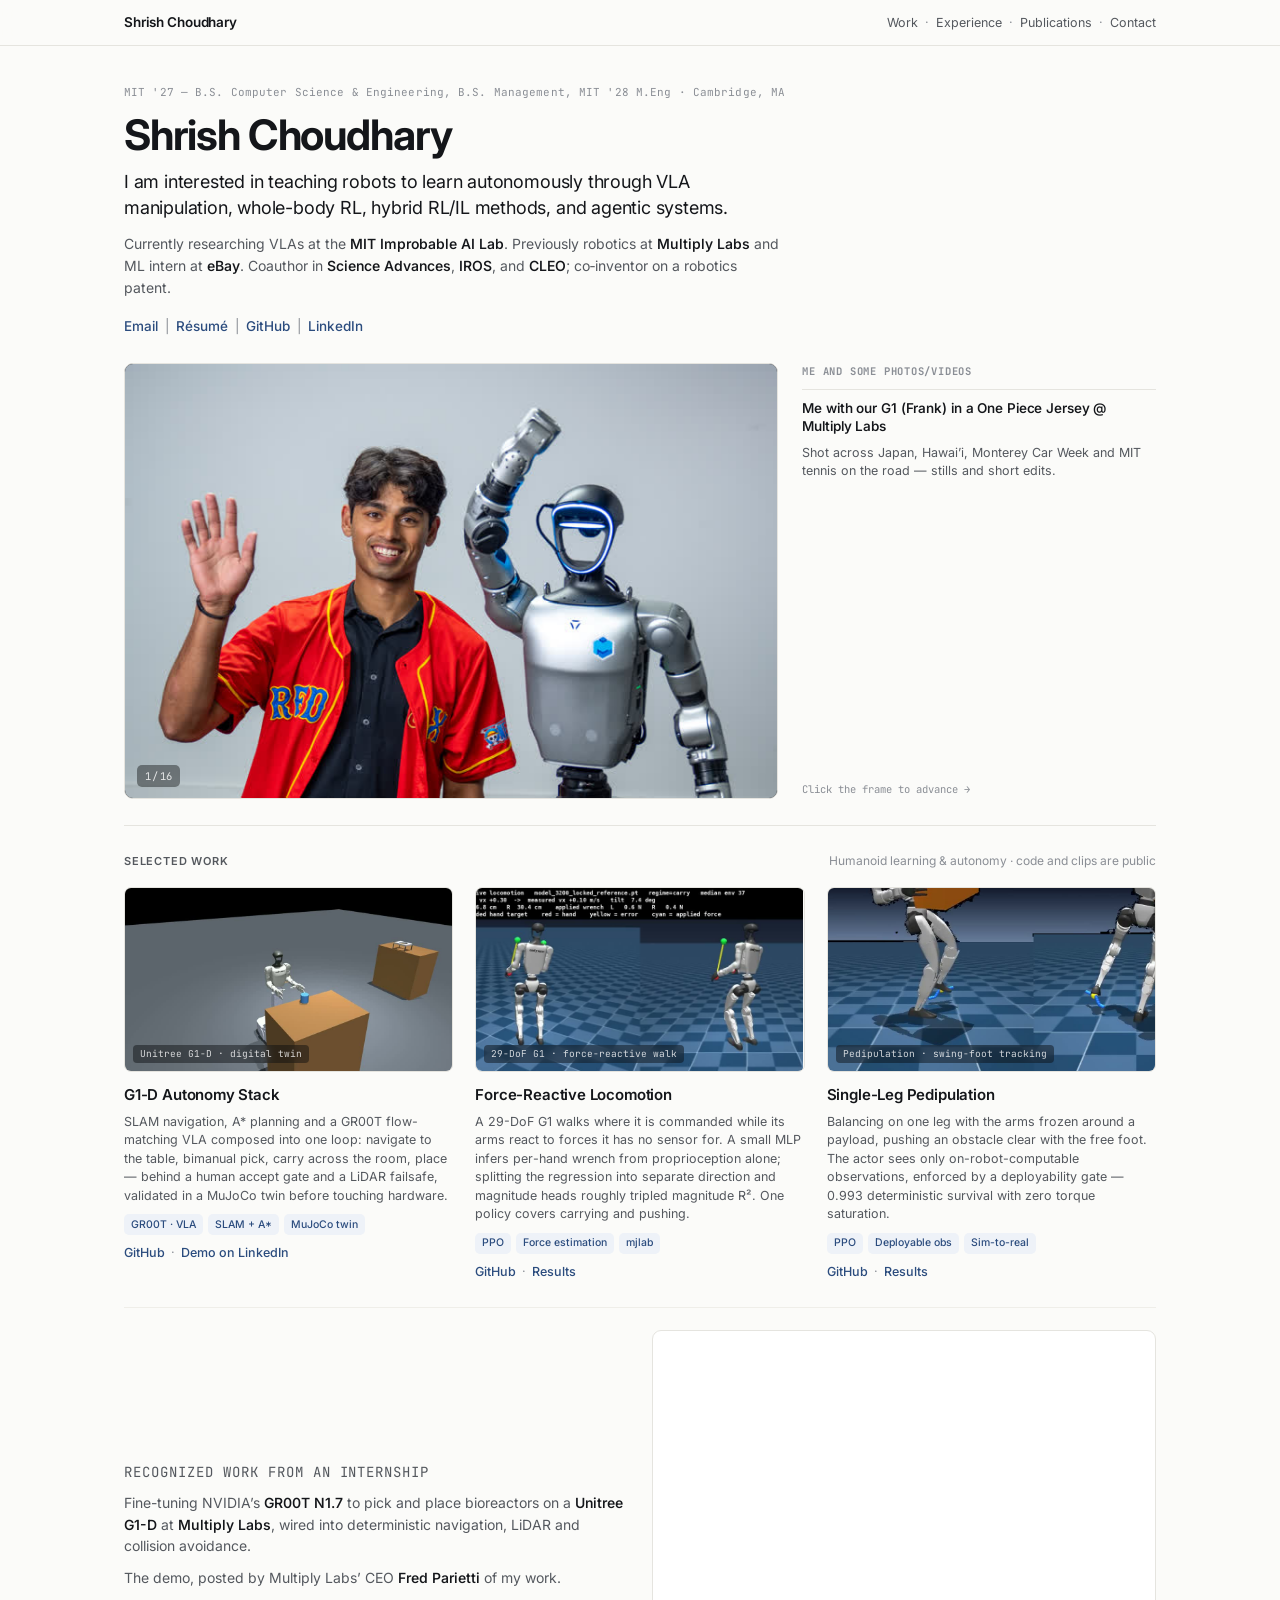
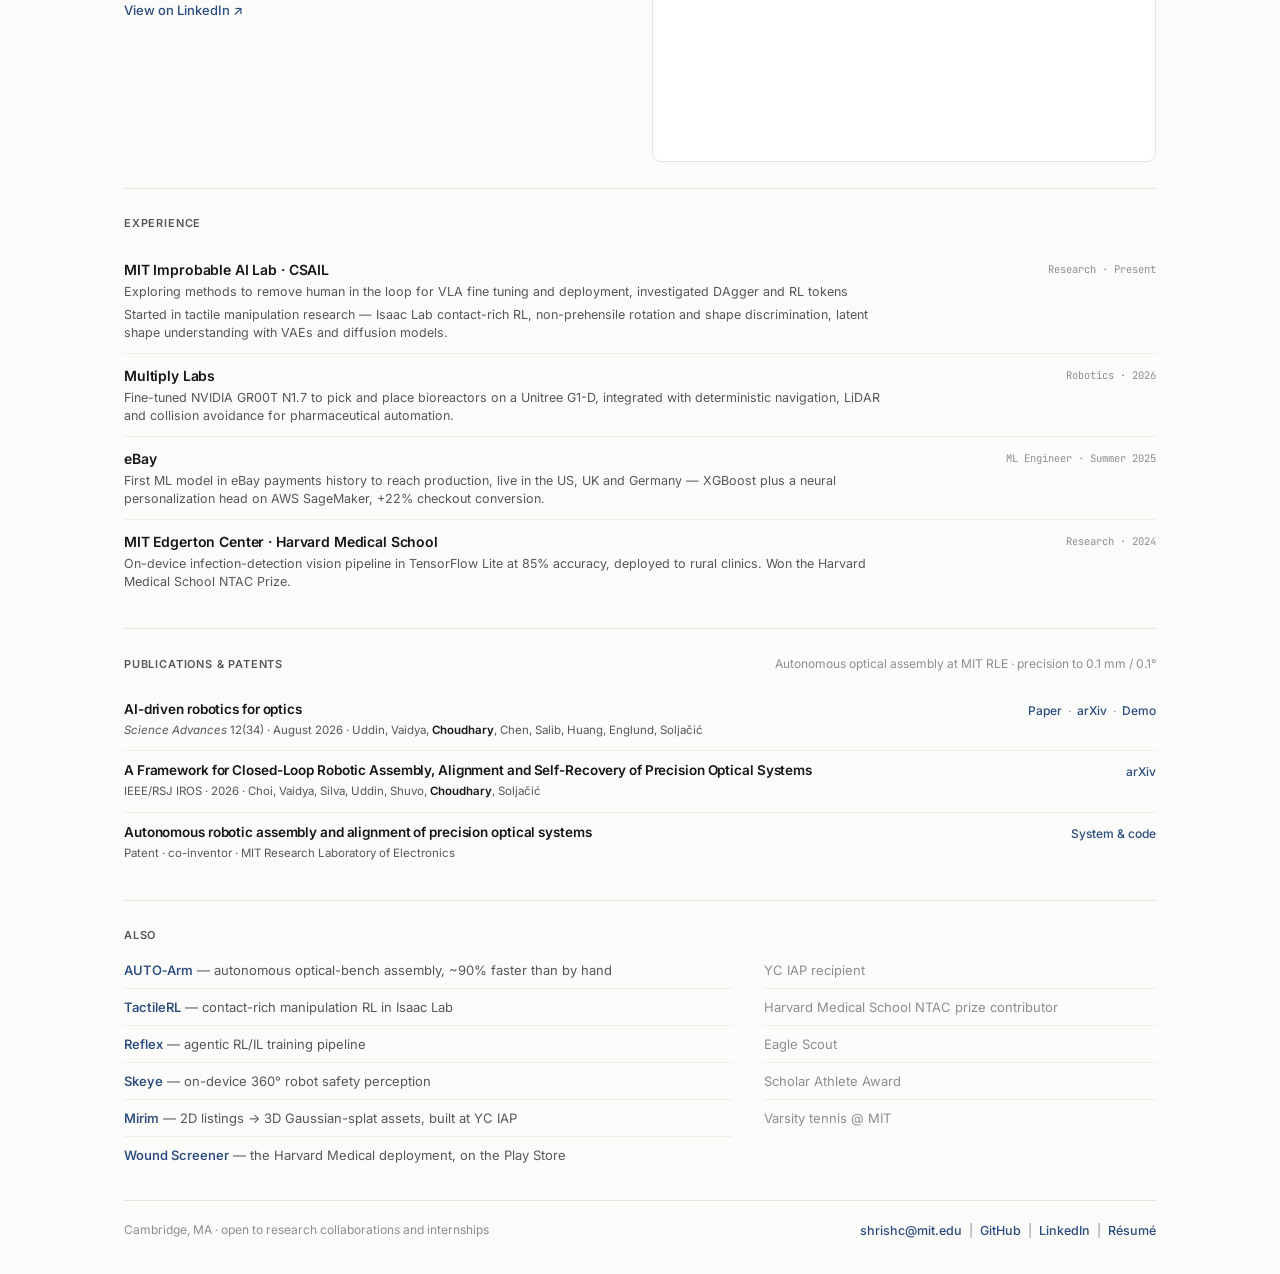
==== commit 20fc635b: "update assets" ====
--- a/docs/index.html
+++ b/docs/index.html
@@ -97,62 +97,51 @@
     <figure class="gal" id="gal">
       <div class="gal-stage" id="gal-stage" tabindex="0" role="group" aria-label="Photo and video gallery — click or use arrow keys">
 
-        <figure class="slide is-active" data-caption="Me (left) and friend (right) @ teamLab Borderless, Tokyo">
-          <img src="media/photos/DSC01286.jpg" srcset="media/photos/DSC01286-700.jpg 700w, media/photos/DSC01286.jpg 1400w" sizes="(max-width: 900px) 100vw, 640px" alt="Shrish Choudhary holding a camera, lit by a projected floral installation at teamLab Borderless in Tokyo" width="1400" height="933" fetchpriority="high">
-        </figure>
-
+        <figure class="slide is-active" data-caption="Me with our G1 (Frank) in a One Piece Jersey @ Multiply Labs">
+          <img src="media/photos/g1-frank.jpg" srcset="media/photos/g1-frank-700.jpg 700w, media/photos/g1-frank.jpg 1400w" sizes="(max-width: 900px) 100vw, 640px" alt="Shrish Choudhary waving beside Frank, a Unitree G1 humanoid robot, at Multiply Labs" width="1400" height="934" fetchpriority="high">
+        </figure>
         <figure class="slide" data-caption="A summer in Japan">
           <video data-src="media/video/japan.mp4" poster="media/video/japan.jpg" muted loop playsinline preload="none" width="1280" height="720"></video>
         </figure>
-
         <figure class="slide" data-caption="Crystal World @ teamLab Borderless, Tokyo">
           <img loading="lazy" src="media/photos/DSC01310.jpg" srcset="media/photos/DSC01310-700.jpg 700w, media/photos/DSC01310.jpg 1400w" sizes="(max-width: 900px) 100vw, 640px" alt="Suspended mirrored spheres filled with light at teamLab Borderless, a photographer reflected in the nearest one" width="1400" height="933">
         </figure>
-
         <figure class="slide" data-caption="Above the clouds in Maui, Hawai'i">
           <img loading="lazy" src="media/photos/DSC00653.jpg" srcset="media/photos/DSC00653-700.jpg 700w, media/photos/DSC00653.jpg 1400w" sizes="(max-width: 900px) 100vw, 640px" alt="A band of orange light over a sea of clouds seen from high on a volcano in Maui" width="1400" height="933">
         </figure>
-
         <figure class="slide" data-caption="Monterey Car Week 2026">
           <video data-src="media/video/carweek.mp4" poster="media/video/carweek.jpg" muted loop playsinline preload="none" width="1280" height="718"></video>
         </figure>
-
         <figure class="slide" data-caption="Koenigsegg Jesko @ Monterey Car Week">
           <img loading="lazy" src="media/photos/DSC00948.jpg" srcset="media/photos/DSC00948-700.jpg 700w, media/photos/DSC00948.jpg 1400w" sizes="(max-width: 900px) 100vw, 640px" alt="Close detail of the carbon-fibre rear diffuser and taillight of a white Koenigsegg Jesko" width="1400" height="933">
         </figure>
-
         <figure class="slide" data-caption="Kyoto Alley">
           <img loading="lazy" src="media/photos/DSC01390.jpg" srcset="media/photos/DSC01390-700.jpg 700w, media/photos/DSC01390.jpg 1400w" sizes="(max-width: 900px) 100vw, 640px" alt="Shrish Choudhary photographed in the reflection of a round orange convex traffic mirror on a Kyoto street" width="1400" height="933">
         </figure>
-
+        <figure class="slide" data-caption="Me (left) and friend (right) @ teamLab Borderless, Tokyo">
+          <img src="media/photos/DSC01286.jpg" srcset="media/photos/DSC01286-700.jpg 700w, media/photos/DSC01286.jpg 1400w" sizes="(max-width: 900px) 100vw, 640px" alt="Shrish Choudhary holding a camera, lit by a projected floral installation at teamLab Borderless in Tokyo" width="1400" height="933" loading="lazy">
+        </figure>
         <figure class="slide" data-caption="The National Art Center in Tokyo">
           <img loading="lazy" src="media/photos/DSC01256.jpg" srcset="media/photos/DSC01256-700.jpg 700w, media/photos/DSC01256.jpg 1400w" sizes="(max-width: 900px) 100vw, 640px" alt="The undulating glass facade and cone-shaped mezzanine inside the National Art Center in Tokyo" width="1400" height="933">
         </figure>
-
         <figure class="slide" data-caption="MIT tennis in SoCal">
           <video data-src="media/video/tennis.mp4" poster="media/video/tennis.jpg" muted loop playsinline preload="none" width="1280" height="720"></video>
         </figure>
-
         <figure class="slide" data-caption="Road to Hana in Maui, Hawai'i">
           <img loading="lazy" src="media/photos/DSC00580.jpg" srcset="media/photos/DSC00580-700.jpg 700w, media/photos/DSC00580.jpg 1400w" sizes="(max-width: 900px) 100vw, 640px" alt="A wave breaking over black lava rock in front of palms and Norfolk pines on the Maui coast" width="1400" height="933">
         </figure>
-
         <figure class="slide" data-caption="Bugatti Chiron Pur Sport @ Carmel-by-the-Sea">
           <img loading="lazy" src="media/photos/DSC01075.jpg" srcset="media/photos/DSC01075-700.jpg 700w, media/photos/DSC01075.jpg 1400w" sizes="(max-width: 900px) 100vw, 640px" alt="A bright green Bugatti Chiron Pur Sport parked on a street in Carmel-by-the-Sea" width="1400" height="933">
         </figure>
-
         <figure class="slide" data-caption="McLaren P1 &amp; Ferrari 296 @ Carmel-by-the-Sea">
           <img loading="lazy" src="media/photos/DSC01114.jpg" srcset="media/photos/DSC01114-700.jpg 700w, media/photos/DSC01114.jpg 1400w" sizes="(max-width: 900px) 100vw, 640px" alt="A colour-shifting McLaren P1 parked beside a light blue Ferrari 296 on a tree-lined street" width="1400" height="933">
         </figure>
-
         <figure class="slide" data-caption="Riverbank, Japan">
           <img loading="lazy" src="media/photos/DSC01345.jpg" srcset="media/photos/DSC01345-700.jpg 700w, media/photos/DSC01345.jpg 1400w" sizes="(max-width: 900px) 100vw, 640px" alt="A nutria peering out from dense green riverside grass beside still water" width="1400" height="933">
         </figure>
-
         <figure class="slide" data-caption="Lamborghini Temerario @ Carmel-by-the-Sea">
           <img loading="lazy" src="media/photos/DSC01071.jpg" srcset="media/photos/DSC01071-700.jpg 700w, media/photos/DSC01071.jpg 1400w" sizes="(max-width: 900px) 100vw, 640px" alt="A red Lamborghini Temerario on gold wheels rolling down a street past onlookers" width="1400" height="933">
         </figure>
-
         <figure class="slide" data-caption="Lamborghini Revuelto @ Monterey">
           <img loading="lazy" src="media/photos/DSC00688.jpg" srcset="media/photos/DSC00688-700.jpg 700w, media/photos/DSC00688.jpg 1400w" sizes="(max-width: 900px) 100vw, 640px" alt="A green Lamborghini Revuelto seen from behind on a hillside street above Monterey Bay" width="1400" height="933">
         </figure>
@@ -160,12 +149,12 @@
         <button class="gal-nav prev" id="gal-prev" aria-label="Previous">&#8249;</button>
         <button class="gal-nav next" id="gal-next" aria-label="Next">&#8250;</button>
         <button class="gal-sound" id="gal-sound" aria-label="Unmute video" hidden>&#128263;</button>
-        <span class="gal-count"><span id="gal-i">1</span>&#8202;/&#8202;15</span>
+        <span class="gal-count"><span id="gal-i">1</span>&#8202;/&#8202;16</span>
       </div>
 
       <figcaption class="gal-rail">
-        <h2 class="gal-label" id="gal-h">Photography &amp; videography</h2>
-        <p class="gal-cap-text" id="gal-cap">Self-portrait — teamLab Borderless, Tokyo</p>
+        <h2 class="gal-label" id="gal-h">Me and some photos/videos</h2>
+        <p class="gal-cap-text" id="gal-cap">Me with our G1 (Frank) in a One Piece Jersey @ Multiply Labs</p>
         <p class="gal-blurb">Shot across Japan, Hawai&rsquo;i, Monterey Car Week and MIT tennis on the road &mdash; stills and short edits.</p>
         <p class="gal-hint">Click the frame to advance &#8594;</p>
       </figcaption>
@@ -218,9 +207,9 @@
 
     <div class="feature">
       <div class="feature-text">
-        <p class="feature-eyebrow">From the internship</p>
+        <p class="feature-eyebrow">Recognized work from an internship</p>
         <p>Fine-tuning NVIDIA&rsquo;s <strong>GR00T N1.7</strong> to pick and place bioreactors on a <strong>Unitree G1-D</strong> at <strong>Multiply Labs</strong>, wired into deterministic navigation, LiDAR and collision avoidance.</p>
-        <p>The demo, posted by Multiply Labs&rsquo; CEO <strong>Fred Parietti</strong>.</p>
+        <p>The demo, posted by Multiply Labs&rsquo; CEO <strong>Fred Parietti</strong> of my work.</p>
         <p class="feature-link"><a href="https://www.linkedin.com/feed/update/urn:li:ugcPost:7500585197990662145/" rel="noopener">View on LinkedIn &#8599;</a></p>
       </div>
       <div class="feature-embed">
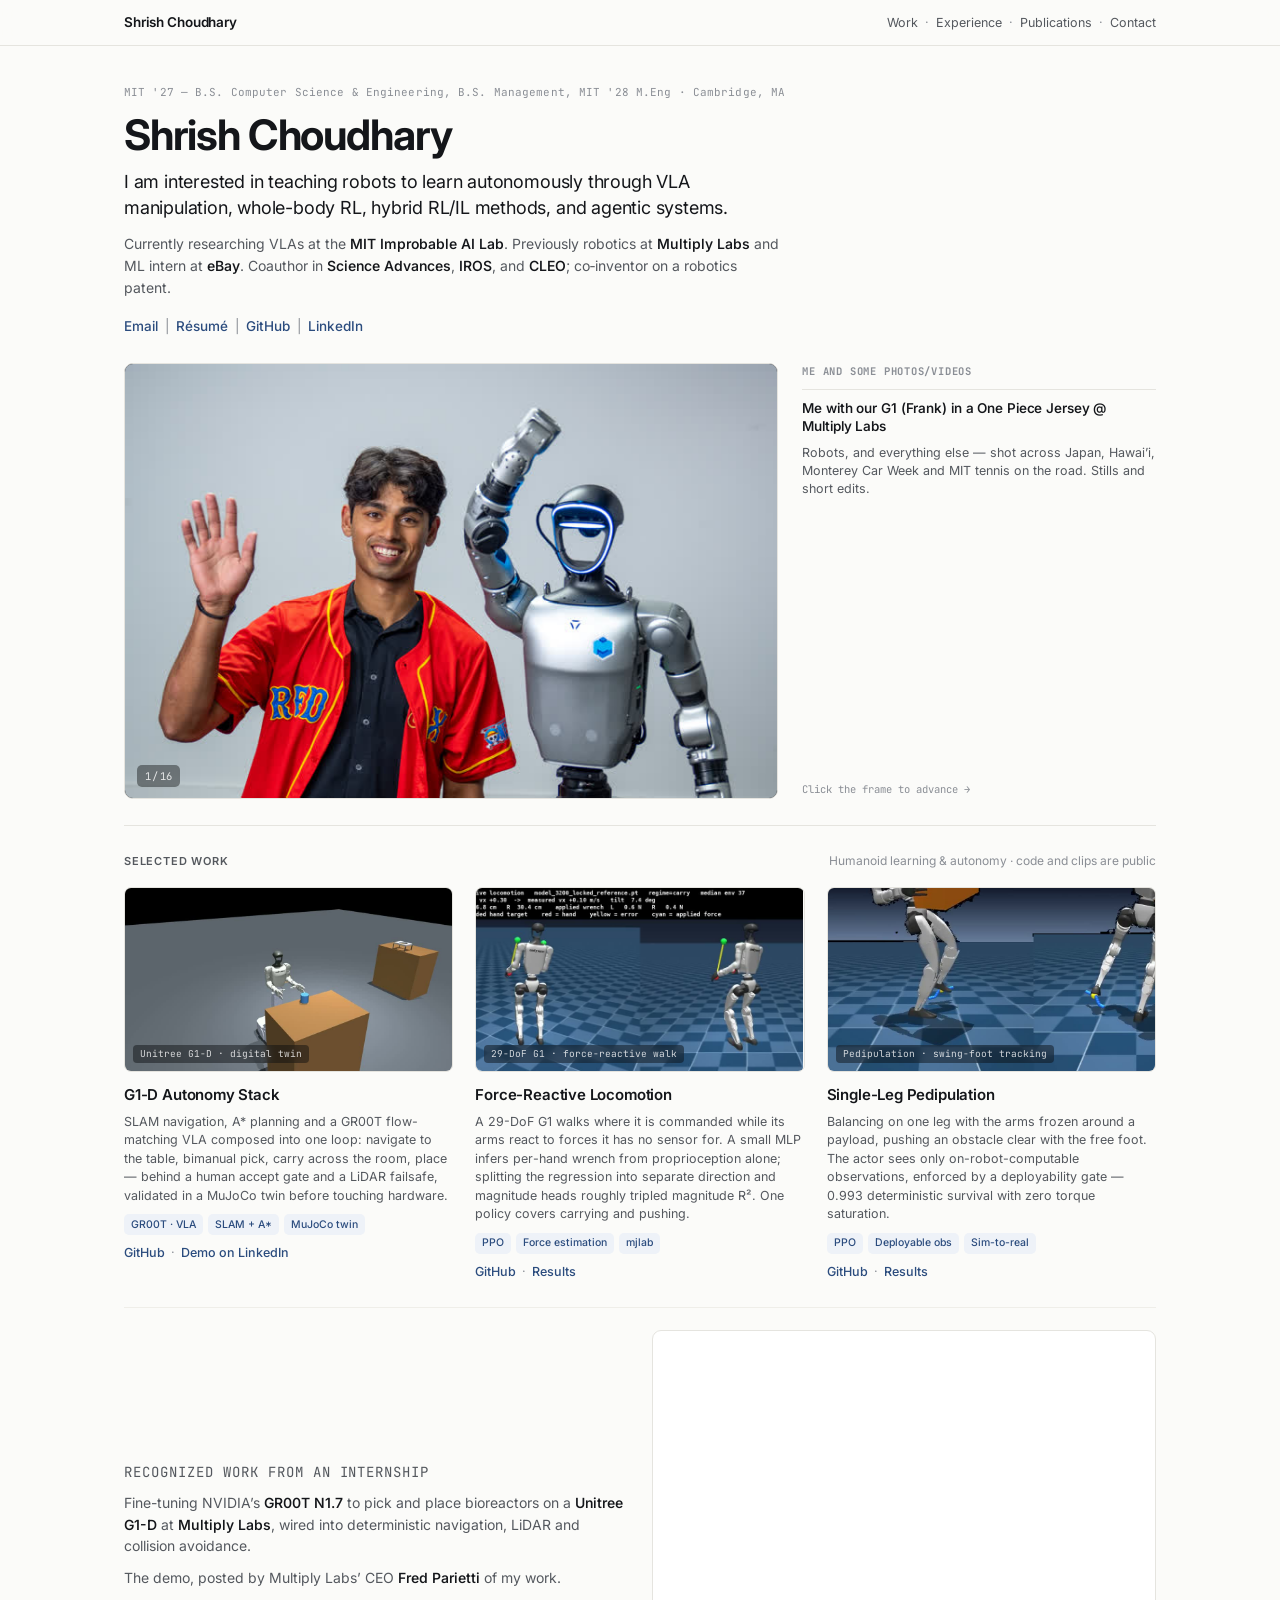
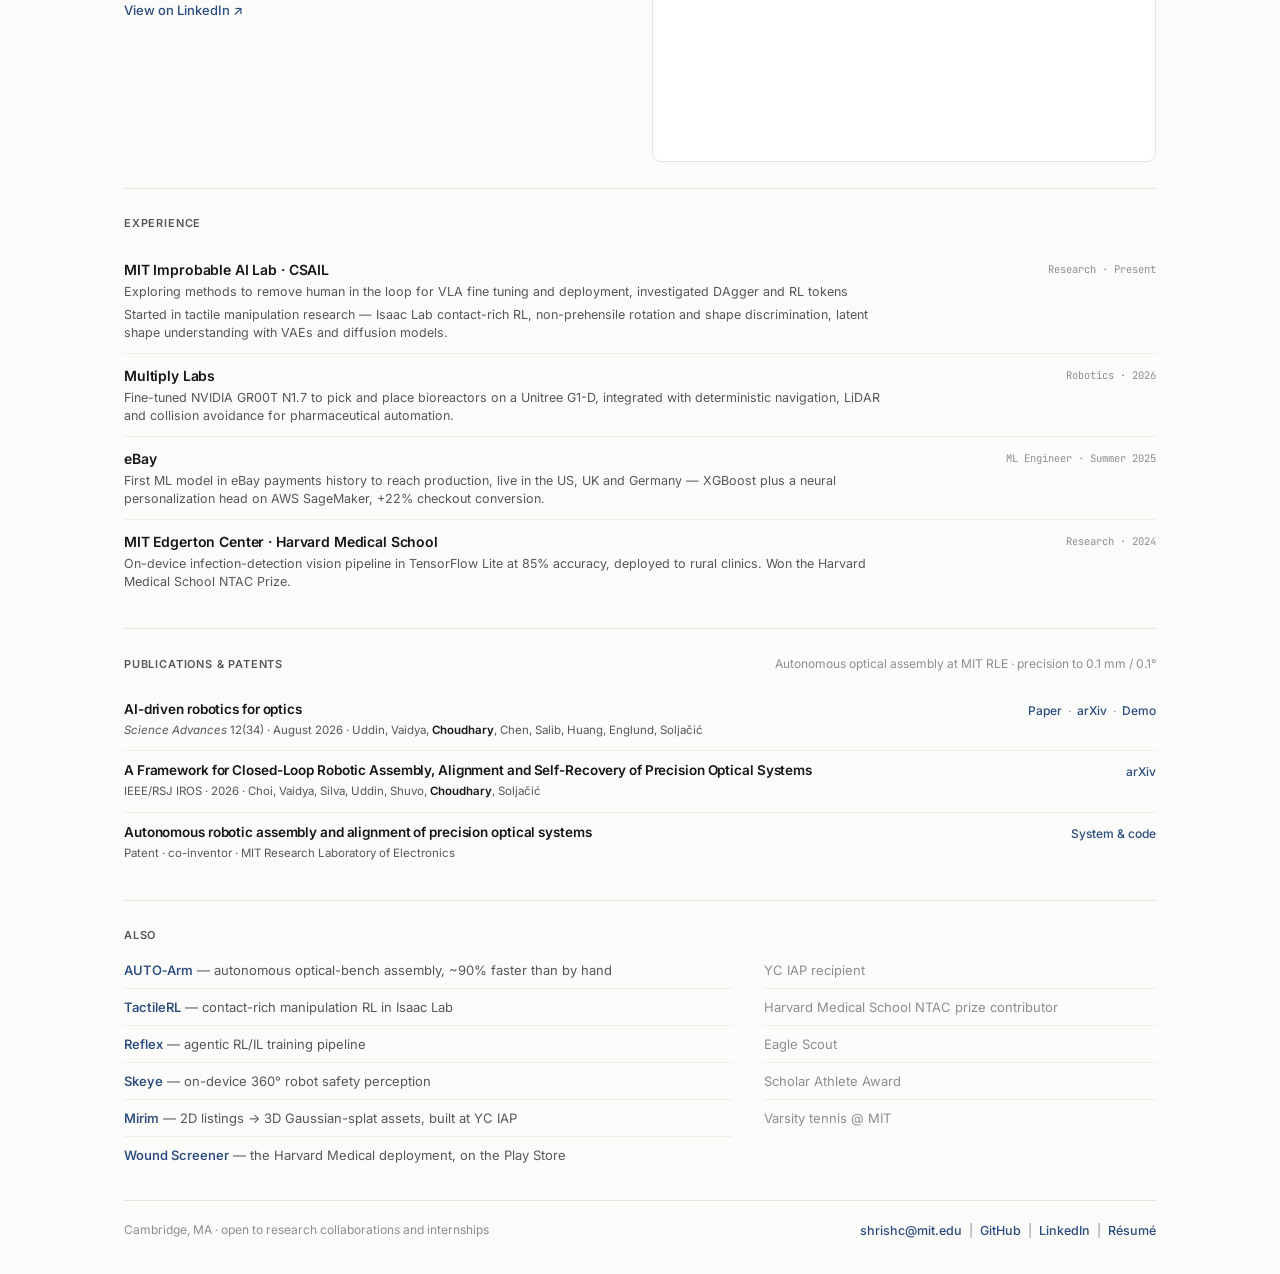
==== commit 6475fb55: "Rename OG image to bust stale social preview caches media/og.jpg served the old teamLab photo for a " ====
--- a/docs/index.html
+++ b/docs/index.html
@@ -14,7 +14,7 @@
 <meta property="og:site_name" content="Shrish Choudhary">
 <meta property="og:title" content="Shrish Choudhary — Robotics &amp; AI Researcher, MIT">
 <meta property="og:description" content="Learning systems for humanoid robots: VLA manipulation, whole-body RL, and the autonomy stacks that run them on real hardware. MIT '27. Science Advances author, patent co-inventor.">
-<meta property="og:image" content="https://shrishc.com/media/og.jpg">
+<meta property="og:image" content="https://shrishc.com/media/og-g1.jpg">
 <meta property="og:image:width" content="1200">
 <meta property="og:image:height" content="630">
 <meta property="profile:first_name" content="Shrish">
@@ -23,7 +23,7 @@
 <meta name="twitter:card" content="summary_large_image">
 <meta name="twitter:title" content="Shrish Choudhary — Robotics &amp; AI Researcher, MIT">
 <meta name="twitter:description" content="Learning systems for humanoid robots: VLA manipulation, whole-body RL, and the autonomy stacks that run them on real hardware.">
-<meta name="twitter:image" content="https://shrishc.com/media/og.jpg">
+<meta name="twitter:image" content="https://shrishc.com/media/og-g1.jpg">
 
 <link rel="preconnect" href="https://fonts.googleapis.com">
 <link rel="preconnect" href="https://fonts.gstatic.com" crossorigin>
@@ -38,7 +38,7 @@
   "name": "Shrish Choudhary",
   "alternateName": ["Shrish Chou", "ShrishChou"],
   "url": "https://shrishc.com/",
-  "image": "https://shrishc.com/media/og.jpg",
+  "image": "https://shrishc.com/media/og-g1.jpg",
   "email": "mailto:shrishc@mit.edu",
   "jobTitle": "Robotics and AI Researcher",
   "description": "MIT researcher building learning systems for humanoid robots: vision-language-action manipulation, whole-body reinforcement learning, and real-hardware autonomy stacks.",
@@ -155,7 +155,7 @@
       <figcaption class="gal-rail">
         <h2 class="gal-label" id="gal-h">Me and some photos/videos</h2>
         <p class="gal-cap-text" id="gal-cap">Me with our G1 (Frank) in a One Piece Jersey @ Multiply Labs</p>
-        <p class="gal-blurb">Shot across Japan, Hawai&rsquo;i, Monterey Car Week and MIT tennis on the road &mdash; stills and short edits.</p>
+        <p class="gal-blurb">Robots, and everything else &mdash; shot across Japan, Hawai&rsquo;i, Monterey Car Week and MIT tennis on the road. Stills and short edits.</p>
         <p class="gal-hint">Click the frame to advance &#8594;</p>
       </figcaption>
     </figure>
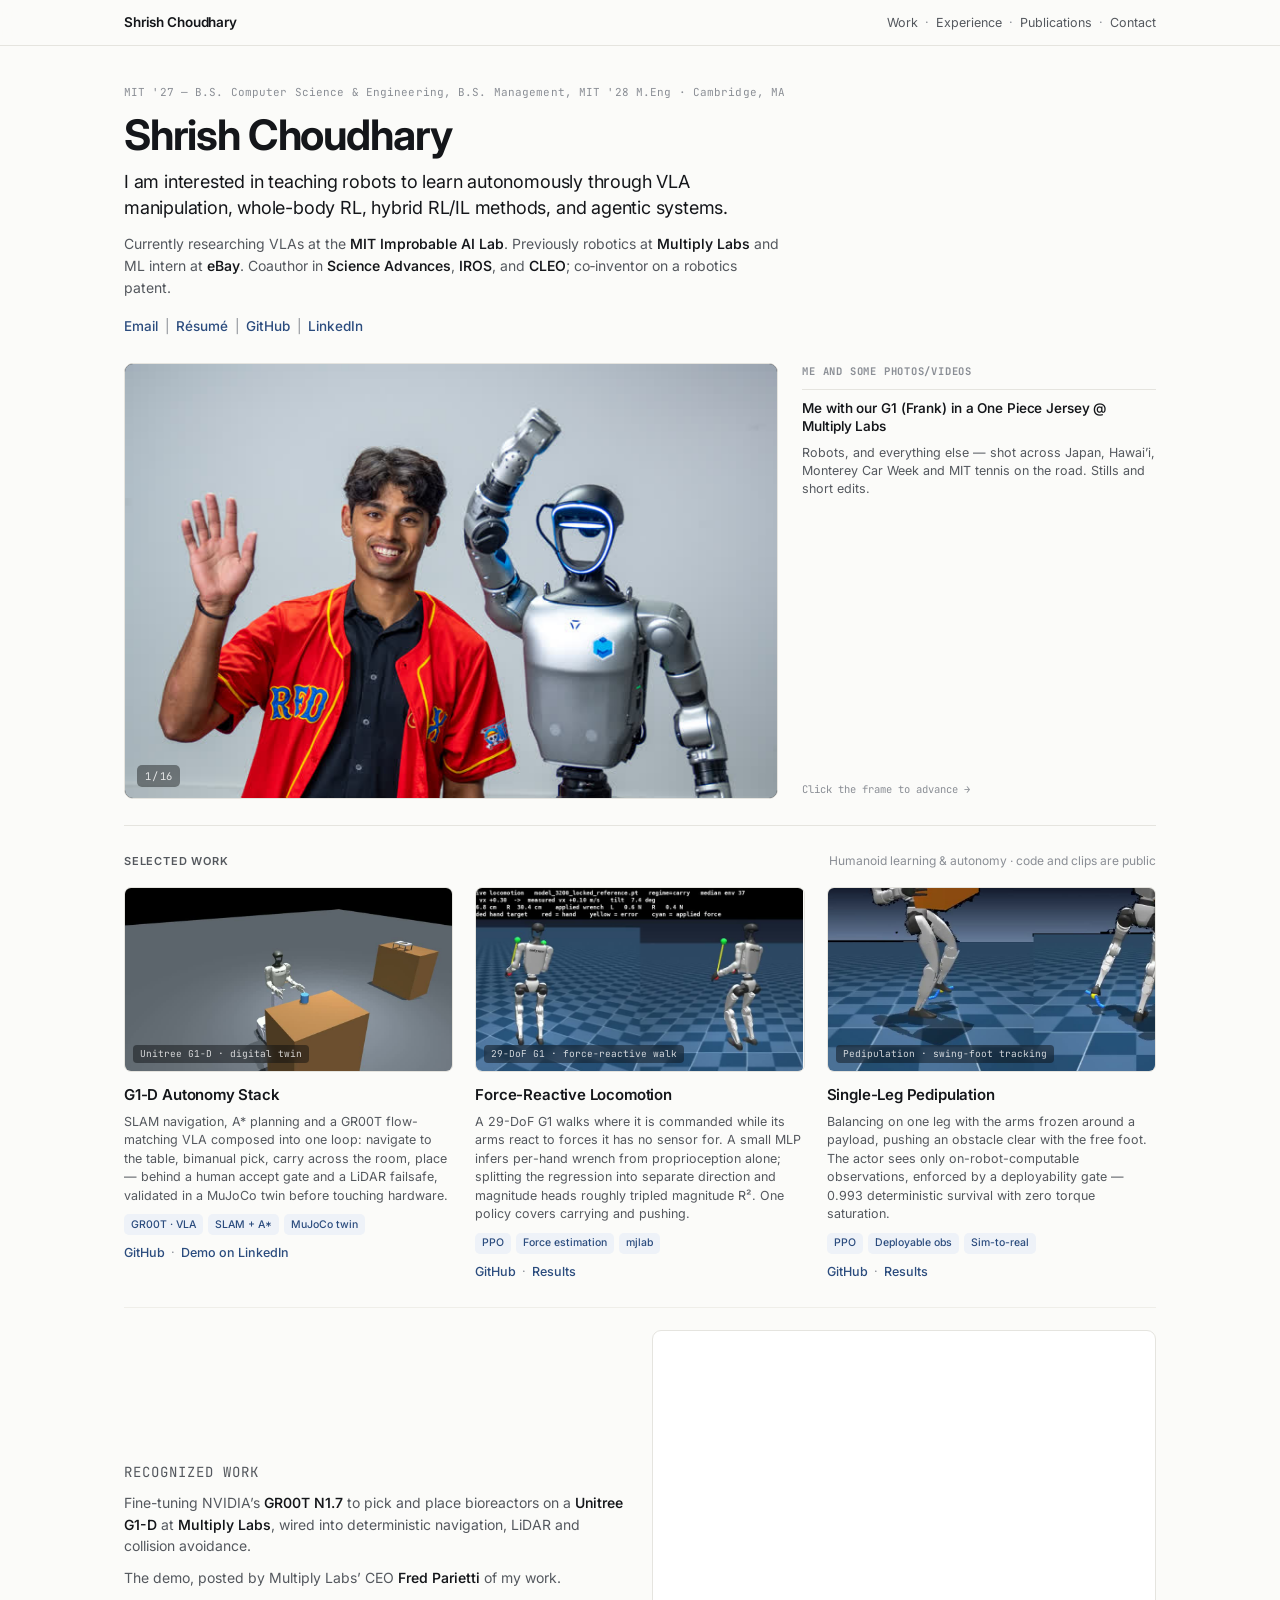
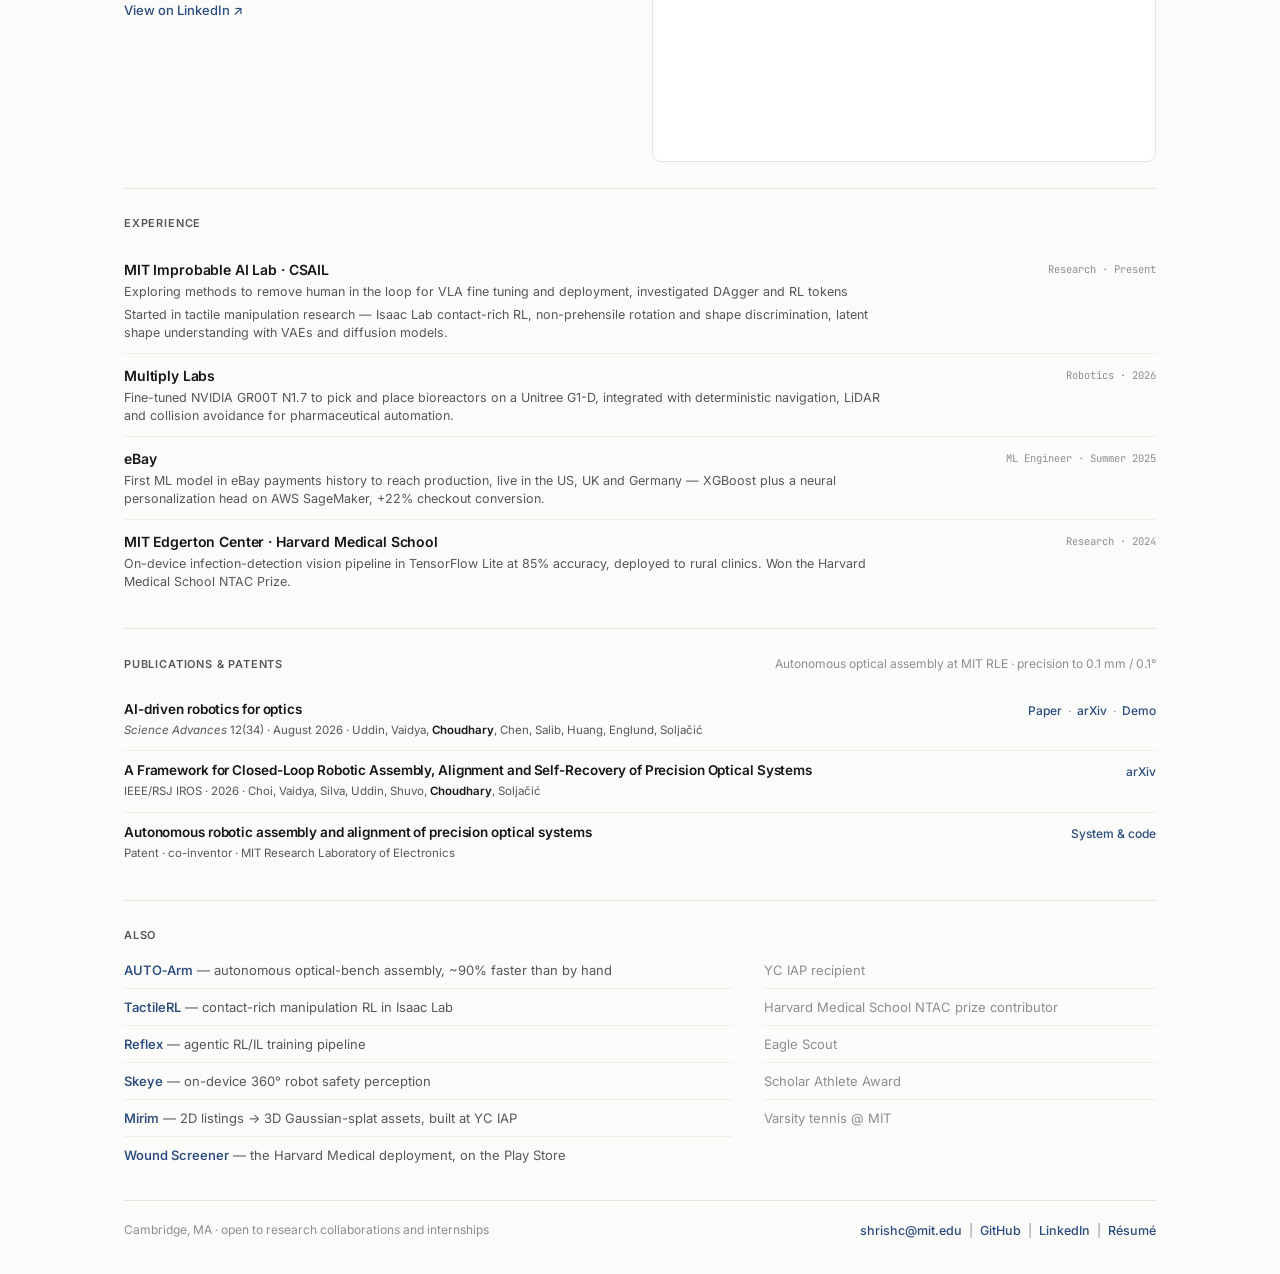
==== commit 95cc634c: "update information" ====
--- a/docs/index.html
+++ b/docs/index.html
@@ -207,7 +207,7 @@
 
     <div class="feature">
       <div class="feature-text">
-        <p class="feature-eyebrow">Recognized work from an internship</p>
+        <p class="feature-eyebrow">Recognized work</p>
         <p>Fine-tuning NVIDIA&rsquo;s <strong>GR00T N1.7</strong> to pick and place bioreactors on a <strong>Unitree G1-D</strong> at <strong>Multiply Labs</strong>, wired into deterministic navigation, LiDAR and collision avoidance.</p>
         <p>The demo, posted by Multiply Labs&rsquo; CEO <strong>Fred Parietti</strong> of my work.</p>
         <p class="feature-link"><a href="https://www.linkedin.com/feed/update/urn:li:ugcPost:7500585197990662145/" rel="noopener">View on LinkedIn &#8599;</a></p>
